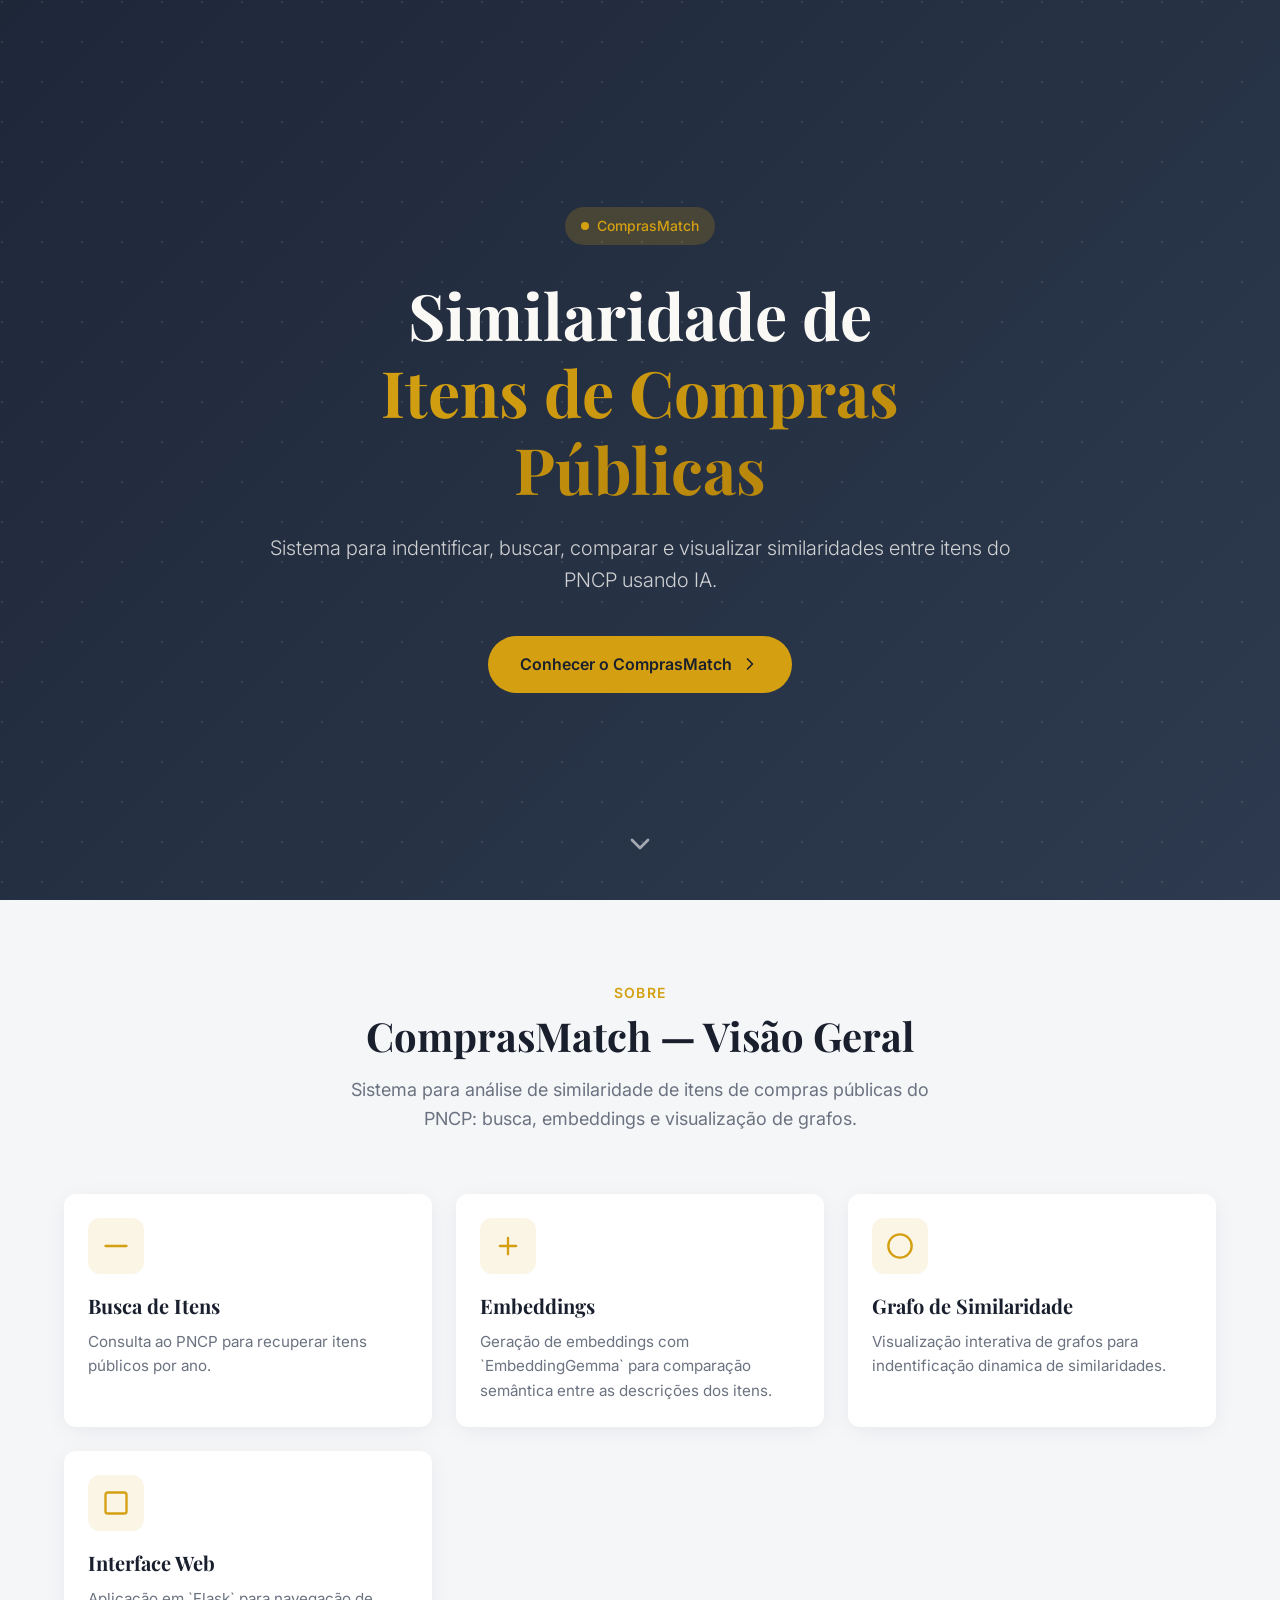
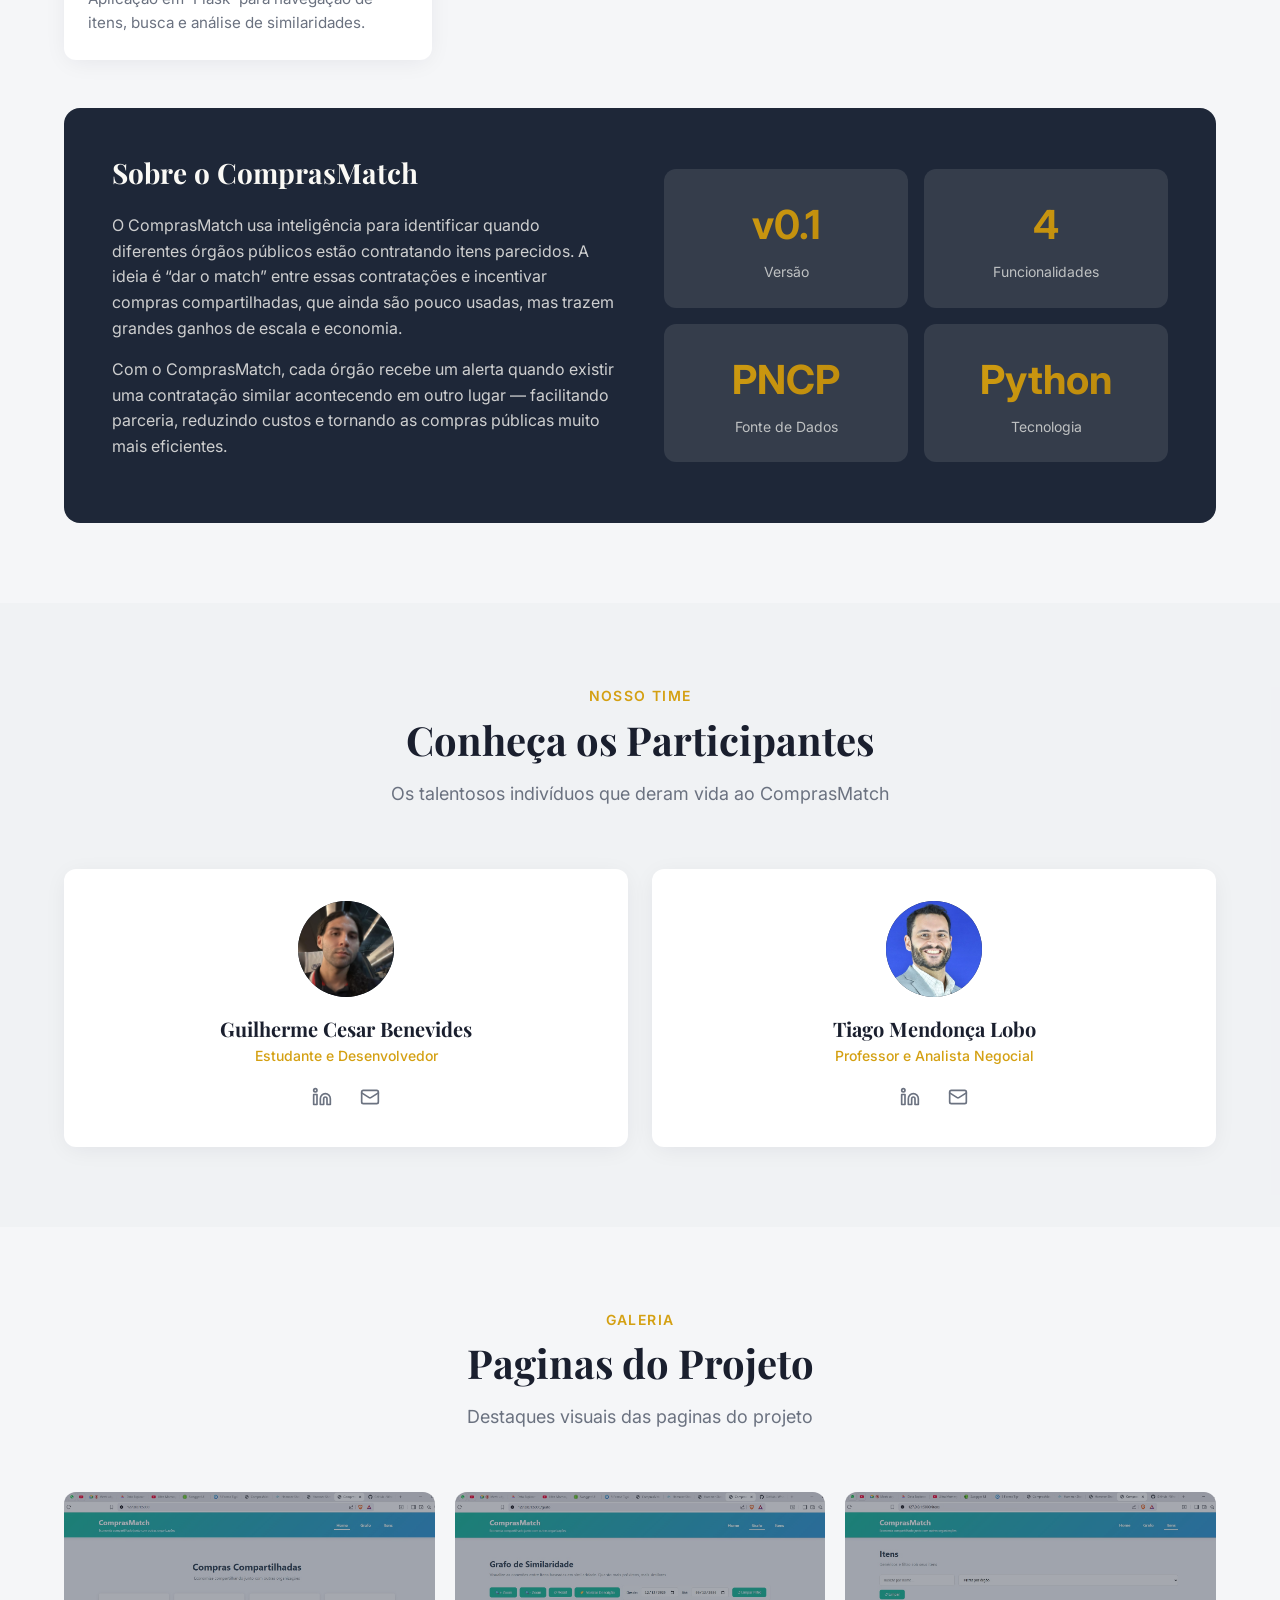
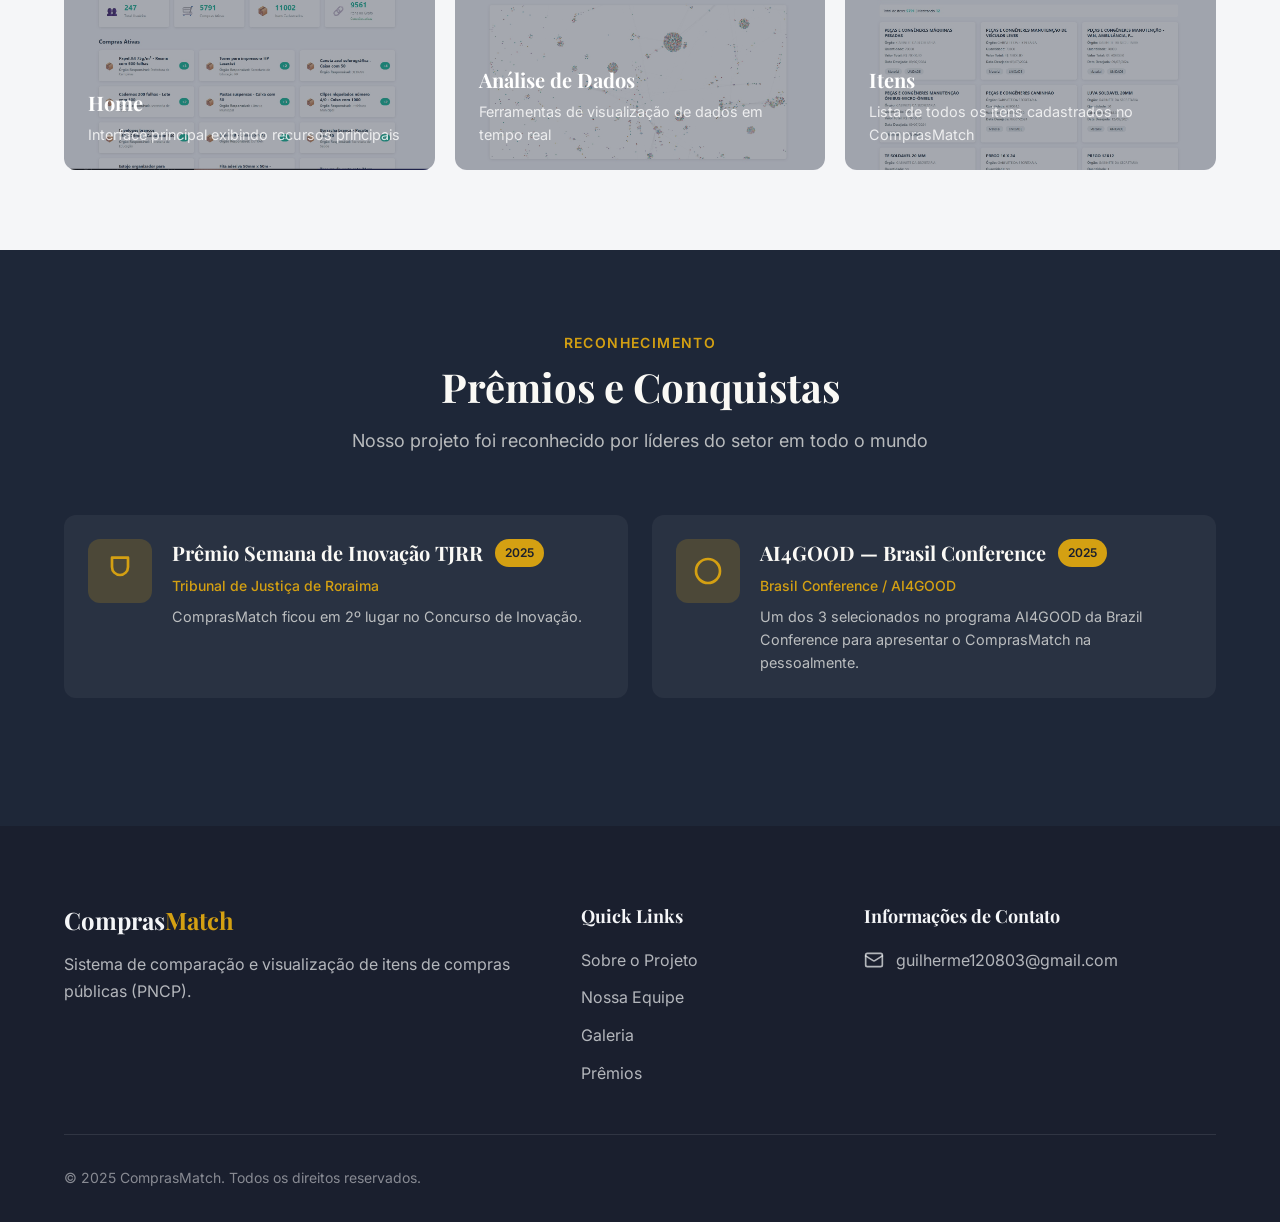
==== index.html @ e79fe2e1 "adição da pagina inicial para o github" ====
<!DOCTYPE html>
<html lang="en">
<head>
  <meta charset="UTF-8">
  <meta name="viewport" content="width=device-width, initial-scale=1.0">
  <title>ComprasMatch — Similaridade de Itens Públicos</title>
  <link href="https://fonts.googleapis.com/css2?family=Playfair+Display:wght@400;500;600;700&family=Inter:wght@300;400;500;600;700&display=swap" rel="stylesheet">
  <style>
    /* Reset & Base */
    *, *::before, *::after {
      margin: 0;
      padding: 0;
      box-sizing: border-box;
    }

    :root {
      --background: #f5f6f8;
      --foreground: #1a1f2e;
      --card: #ffffff;
      --primary: #1e2738;
      --primary-foreground: #faf9f5;
      --secondary: #e4e7ec;
      --muted: #6b7280;
      --accent: #d4a012;
      --accent-dark: #b8860b;
      --shadow-card: 0 4px 24px -4px rgba(26, 31, 46, 0.08);
      --shadow-elevated: 0 12px 40px -8px rgba(26, 31, 46, 0.15);
    }

    html {
      scroll-behavior: smooth;
    }

    body {
      font-family: 'Inter', sans-serif;
      background-color: var(--background);
      color: var(--foreground);
      line-height: 1.6;
    }

    h1, h2, h3, h4, h5, h6 {
      font-family: 'Playfair Display', serif;
      line-height: 1.2;
    }

    a {
      text-decoration: none;
      color: inherit;
    }

    img {
      max-width: 100%;
      height: auto;
    }

    /* Utilities */
    .container {
      max-width: 1200px;
      margin: 0 auto;
      padding: 0 24px;
    }

    .section {
      padding: 80px 0;
    }

    .section-header {
      text-align: center;
      margin-bottom: 60px;
    }

    .section-label {
      display: inline-block;
      color: var(--accent);
      font-weight: 600;
      font-size: 0.875rem;
      text-transform: uppercase;
      letter-spacing: 0.1em;
      margin-bottom: 8px;
    }

    .section-title {
      font-size: 2.5rem;
      color: var(--foreground);
      margin-bottom: 16px;
    }

    .section-subtitle {
      font-size: 1.125rem;
      color: var(--muted);
      max-width: 600px;
      margin: 0 auto;
    }

    .card {
      background: var(--card);
      border-radius: 12px;
      padding: 24px;
      box-shadow: var(--shadow-card);
      transition: box-shadow 0.3s ease;
    }

    .card:hover {
      box-shadow: var(--shadow-elevated);
    }

    .gradient-text {
      background: linear-gradient(135deg, var(--accent) 0%, var(--accent-dark) 100%);
      -webkit-background-clip: text;
      -webkit-text-fill-color: transparent;
      background-clip: text;
    }

    /* ===== HEADER / HERO ===== */
    .hero {
      min-height: 100vh;
      display: flex;
      align-items: center;
      justify-content: center;
      background: linear-gradient(135deg, var(--primary) 0%, #2d3a4f 100%);
      position: relative;
      overflow: hidden;
    }

    .hero::before {
      content: '';
      position: absolute;
      inset: 0;
      background-image: radial-gradient(circle at 2px 2px, rgba(255,255,255,0.1) 1px, transparent 0);
      background-size: 40px 40px;
    }

    .hero-content {
      position: relative;
      z-index: 1;
      text-align: center;
      padding: 24px;
      max-width: 800px;
    }

    .hero-badge {
      display: inline-flex;
      align-items: center;
      gap: 8px;
      padding: 8px 16px;
      background: rgba(212, 160, 18, 0.2);
      border-radius: 50px;
      color: var(--accent);
      font-size: 0.875rem;
      font-weight: 500;
      margin-bottom: 32px;
    }

    .hero-badge::before {
      content: '';
      width: 8px;
      height: 8px;
      background: var(--accent);
      border-radius: 50%;
      animation: pulse 2s infinite;
    }

    @keyframes pulse {
      0%, 100% { opacity: 1; }
      50% { opacity: 0.5; }
    }

    .hero-title {
      font-size: 4rem;
      color: var(--primary-foreground);
      margin-bottom: 24px;
    }

    .hero-description {
      font-size: 1.25rem;
      color: rgba(250, 249, 245, 0.8);
      margin-bottom: 40px;
      font-weight: 300;
    }

    .hero-btn {
      display: inline-flex;
      align-items: center;
      gap: 8px;
      padding: 16px 32px;
      background: var(--accent);
      color: var(--foreground);
      border-radius: 50px;
      font-weight: 600;
      transition: all 0.3s ease;
    }

    .hero-btn:hover {
      background: var(--accent-dark);
      transform: scale(1.05);
    }

    .scroll-indicator {
      position: absolute;
      bottom: 32px;
      left: 50%;
      transform: translateX(-50%);
      animation: bounce 2s infinite;
    }

    .scroll-indicator svg {
      width: 32px;
      height: 32px;
      color: rgba(250, 249, 245, 0.6);
    }

    @keyframes bounce {
      0%, 100% { transform: translateX(-50%) translateY(0); }
      50% { transform: translateX(-50%) translateY(10px); }
    }

    /* ===== ABOUT / RESUME ===== */
    .about {
      background: var(--background);
    }

    .features-grid {
      display: grid;
      grid-template-columns: repeat(auto-fit, minmax(300px, 1fr));
      gap: 24px;
      margin-bottom: 48px;
    }

    .feature-card {
      text-align: left;
    }

    .feature-icon {
      width: 56px;
      height: 56px;
      background: rgba(212, 160, 18, 0.1);
      border-radius: 12px;
      display: flex;
      align-items: center;
      justify-content: center;
      margin-bottom: 20px;
      transition: background 0.3s ease;
    }

    .feature-card:hover .feature-icon {
      background: rgba(212, 160, 18, 0.2);
    }

    .feature-icon svg {
      width: 28px;
      height: 28px;
      color: var(--accent);
    }

    .feature-title {
      font-size: 1.25rem;
      margin-bottom: 12px;
    }

    .feature-description {
      color: var(--muted);
      font-size: 0.95rem;
    }

    .summary-card {
      background: var(--primary);
      color: var(--primary-foreground);
      border-radius: 16px;
      padding: 48px;
      display: grid;
      grid-template-columns: 1fr 1fr;
      gap: 48px;
      align-items: center;
    }

    .summary-text h3 {
      font-size: 1.75rem;
      margin-bottom: 24px;
    }

    .summary-text p {
      color: rgba(250, 249, 245, 0.8);
      margin-bottom: 16px;
    }

    .stats-grid {
      display: grid;
      grid-template-columns: 1fr 1fr;
      gap: 16px;
    }

    .stat-item {
      background: rgba(250, 249, 245, 0.1);
      padding: 24px;
      border-radius: 12px;
      text-align: center;
    }

    .stat-value {
      font-size: 2.5rem;
      font-weight: 700;
    }

    .stat-label {
      font-size: 0.875rem;
      color: rgba(250, 249, 245, 0.7);
      margin-top: 4px;
    }

    /* ===== TEAM / PARTICIPANTS ===== */
    .team {
      background: rgba(228, 231, 236, 0.3);
    }

    .team-grid {
      display: grid;
      grid-template-columns: repeat(auto-fit, minmax(260px, 1fr));
      gap: 24px;
    }

    .team-card {
      text-align: center;
      padding: 32px 24px;
    }

    .team-avatar {
      width: 96px;
      height: 96px;
      background: var(--primary);
      border-radius: 50%;
      display: flex;
      align-items: center;
      justify-content: center;
      margin: 0 auto 20px;
      font-size: 1.5rem;
      font-weight: 700;
      color: var(--primary-foreground);
      transition: transform 0.3s ease;
    }

    .team-card:hover .team-avatar {
      transform: scale(1.1);
    }

    .team-avatar img {
      width: 100%;
      height: 100%;
      object-fit: cover;
      border-radius: 50%;
      display: block;
    }

    .team-name {
      font-size: 1.25rem;
      margin-bottom: 4px;
    }

    .team-role {
      color: var(--accent);
      font-weight: 500;
      font-size: 0.875rem;
      margin-bottom: 12px;
    }

    .team-bio {
      color: var(--muted);
      font-size: 0.9rem;
      margin-bottom: 16px;
    }

    .team-social {
      display: flex;
      justify-content: center;
      gap: 12px;
    }

    .team-social a {
      width: 36px;
      height: 36px;
      display: flex;
      align-items: center;
      justify-content: center;
      color: var(--muted);
      transition: color 0.3s ease;
    }

    .team-social a:hover {
      color: var(--accent);
    }

    .team-social svg {
      width: 20px;
      height: 20px;
    }

    /* ===== GALLERY / IMAGES ===== */
    .gallery {
      background: var(--background);
    }

    .gallery-grid {
      display: grid;
      grid-template-columns: repeat(auto-fit, minmax(350px, 1fr));
      gap: 20px;
    }

    .gallery-item {
      position: relative;
      aspect-ratio: 4/3;
      border-radius: 12px;
      overflow: hidden;
      cursor: pointer;
    }

    .gallery-item-bg {
      position: absolute;
      inset: 0;
    }

    .gallery-item-overlay {
      position: absolute;
      inset: 0;
      background: rgba(30, 39, 56, 0.4);
      transition: background 0.3s ease;
    }

    .gallery-item:hover .gallery-item-overlay {
      background: rgba(30, 39, 56, 0.2);
    }

    .gallery-item-content {
      position: absolute;
      bottom: 0;
      left: 0;
      right: 0;
      padding: 24px;
      color: white;
    }

    .gallery-item-title {
      font-size: 1.25rem;
      margin-bottom: 8px;
    }

    .gallery-item-desc {
      font-size: 0.9rem;
      opacity: 0.8;
    }

    .gallery-zoom {
      position: absolute;
      top: 16px;
      right: 16px;
      width: 40px;
      height: 40px;
      background: rgba(255, 255, 255, 0.2);
      border-radius: 50%;
      display: flex;
      align-items: center;
      justify-content: center;
      opacity: 0;
      transition: opacity 0.3s ease;
    }

    .gallery-item:hover .gallery-zoom {
      opacity: 1;
    }

    .gallery-zoom svg {
      width: 20px;
      height: 20px;
      color: white;
    }

    /* ===== AWARDS ===== */
    .awards {
      background: var(--primary);
      color: var(--primary-foreground);
    }

    .awards .section-label {
      color: var(--accent);
    }

    .awards .section-title {
      color: var(--primary-foreground);
    }

    .awards .section-subtitle {
      color: rgba(250, 249, 245, 0.7);
    }

    .awards-grid {
      display: grid;
      grid-template-columns: repeat(auto-fit, minmax(400px, 1fr));
      gap: 24px;
      margin-bottom: 48px;
    }

    .award-card {
      display: flex;
      gap: 20px;
      padding: 24px;
      background: rgba(250, 249, 245, 0.05);
      border-radius: 12px;
      transition: background 0.3s ease;
    }

    .award-card:hover {
      background: rgba(250, 249, 245, 0.1);
    }

    .award-icon {
      flex-shrink: 0;
      width: 64px;
      height: 64px;
      background: rgba(212, 160, 18, 0.2);
      border-radius: 12px;
      display: flex;
      align-items: center;
      justify-content: center;
    }

    .award-icon svg {
      width: 32px;
      height: 32px;
      color: var(--accent);
    }

    .award-content {
      flex: 1;
    }

    .award-header {
      display: flex;
      align-items: center;
      gap: 12px;
      margin-bottom: 8px;
    }

    .award-title {
      font-size: 1.25rem;
    }

    .award-year {
      padding: 4px 10px;
      background: var(--accent);
      color: var(--foreground);
      font-size: 0.75rem;
      font-weight: 600;
      border-radius: 50px;
    }

    .award-org {
      color: var(--accent);
      font-weight: 500;
      font-size: 0.875rem;
      margin-bottom: 8px;
    }

    .award-desc {
      color: rgba(250, 249, 245, 0.7);
      font-size: 0.9rem;
    }

    /* QR Code Section */
    .qr-section {
      display: flex;
      align-items: center;
      justify-content: center;
      gap: 40px;
      padding: 40px;
      background: rgba(250, 249, 245, 0.05);
      border-radius: 16px;
    }

    .qr-code {
      width: 160px;
      height: 160px;
      background: white;
      border-radius: 12px;
      padding: 12px;
      display: flex;
      align-items: center;
      justify-content: center;
    }

    .qr-code svg {
      width: 100%;
      height: 100%;
    }

    .qr-info h3 {
      font-size: 1.5rem;
      margin-bottom: 12px;
    }

    .qr-info p {
      color: rgba(250, 249, 245, 0.7);
      margin-bottom: 16px;
      max-width: 400px;
    }

    .qr-link {
      color: var(--accent);
      font-weight: 500;
      font-size: 0.9rem;
    }

    /* ===== FOOTER ===== */
    .footer {
      background: var(--foreground);
      color: var(--background);
      padding: 80px 0 32px;
    }

    .footer-grid {
      display: grid;
      grid-template-columns: 2fr 1fr 1.5fr;
      gap: 48px;
      margin-bottom: 48px;
    }

    .footer-brand h3 {
      font-size: 1.5rem;
      margin-bottom: 16px;
    }

    .footer-brand h3 span {
      color: var(--accent);
    }

    .footer-brand p {
      color: rgba(245, 246, 248, 0.7);
      margin-bottom: 24px;
      line-height: 1.7;
    }

    .footer-social {
      display: flex;
      gap: 12px;
    }

    .footer-social a {
      width: 40px;
      height: 40px;
      background: rgba(245, 246, 248, 0.1);
      border-radius: 50%;
      display: flex;
      align-items: center;
      justify-content: center;
      transition: all 0.3s ease;
    }

    .footer-social a:hover {
      background: var(--accent);
      color: var(--foreground);
    }

    .footer-social svg {
      width: 20px;
      height: 20px;
    }

    .footer-links h4 {
      font-size: 1.125rem;
      margin-bottom: 20px;
    }

    .footer-links nav {
      display: flex;
      flex-direction: column;
      gap: 12px;
    }

    .footer-links a {
      color: rgba(245, 246, 248, 0.7);
      transition: color 0.3s ease;
    }

    .footer-links a:hover {
      color: var(--accent);
    }

    .footer-contact h4 {
      font-size: 1.125rem;
      margin-bottom: 20px;
    }

    .contact-item {
      display: flex;
      align-items: flex-start;
      gap: 12px;
      color: rgba(245, 246, 248, 0.7);
      margin-bottom: 16px;
      transition: color 0.3s ease;
    }

    .contact-item:hover {
      color: var(--accent);
    }

    .contact-item svg {
      width: 20px;
      height: 20px;
      flex-shrink: 0;
      margin-top: 2px;
    }

    .footer-bottom {
      padding-top: 32px;
      border-top: 1px solid rgba(245, 246, 248, 0.1);
      display: flex;
      justify-content: space-between;
      align-items: center;
    }

    .footer-bottom p {
      color: rgba(245, 246, 248, 0.5);
      font-size: 0.875rem;
    }

    .footer-bottom nav {
      display: flex;
      gap: 24px;
    }

    .footer-bottom a {
      color: rgba(245, 246, 248, 0.5);
      font-size: 0.875rem;
      transition: color 0.3s ease;
    }

    .footer-bottom a:hover {
      color: var(--accent);
    }

    /* ===== RESPONSIVE ===== */
    @media (max-width: 768px) {
      .hero-title {
        font-size: 2.5rem;
      }

      .section-title {
        font-size: 2rem;
      }

      .summary-card {
        grid-template-columns: 1fr;
        padding: 32px 24px;
      }

      .awards-grid {
        grid-template-columns: 1fr;
      }

      .qr-section {
        flex-direction: column;
        text-align: center;
      }

      .footer-grid {
        grid-template-columns: 1fr;
        gap: 32px;
      }

      .footer-bottom {
        flex-direction: column;
        gap: 16px;
        text-align: center;
      }

      .gallery-grid {
        grid-template-columns: 1fr;
      }
    }
    /* ===== GALLERY MODAL ===== */
    .modal-overlay {
      position: fixed;
      inset: 0;
      background: rgba(0,0,0,0.65);
      display: none;
      align-items: center;
      justify-content: center;
      z-index: 2000;
      padding: 24px;
    }

    .modal-overlay.active {
      display: flex;
    }

    .modal-content {
      position: relative;
      max-width: 1100px;
      width: 100%;
      max-height: 90vh;
      border-radius: 12px;
      overflow: hidden;
      background: #000;
      display: flex;
      align-items: center;
      justify-content: center;
    }

    .modal-content img {
      width: 100%;
      height: 100%;
      object-fit: contain;
      display: block;
      background: #000;
    }

    .modal-close {
      position: absolute;
      top: 12px;
      right: 12px;
      width: 40px;
      height: 40px;
      border-radius: 50%;
      background: rgba(255,255,255,0.9);
      display: flex;
      align-items: center;
      justify-content: center;
      cursor: pointer;
      z-index: 2010;
    }

  </style>
</head>
<body>

  <!-- ===== HEADER ===== -->
  <header class="hero" id="home">
    <div class="hero-content">
      <div class="hero-badge">
        ComprasMatch
      </div>
      <h1 class="hero-title">
        Similaridade de<br>
        <span class="gradient-text">Itens de Compras Públicas</span>
      </h1>
      <p class="hero-description">
        Sistema para indentificar, buscar, comparar e visualizar similaridades entre itens do PNCP usando IA.
      </p>
      <a href="#about" class="hero-btn">
        Conhecer o ComprasMatch
        <svg xmlns="http://www.w3.org/2000/svg" width="20" height="20" viewBox="0 0 24 24" fill="none" stroke="currentColor" stroke-width="2" stroke-linecap="round" stroke-linejoin="round"><path d="m9 18 6-6-6-6"/></svg>
      </a>
    </div>
    <div class="scroll-indicator">
      <svg xmlns="http://www.w3.org/2000/svg" viewBox="0 0 24 24" fill="none" stroke="currentColor" stroke-width="2" stroke-linecap="round" stroke-linejoin="round"><path d="m6 9 6 6 6-6"/></svg>
    </div>
  </header>

  <!-- ===== ABOUT / RESUME ===== -->
  <section class="section about" id="about">
    <div class="container">
      <div class="section-header">
        <span class="section-label">Sobre</span>
        <h2 class="section-title">ComprasMatch — Visão Geral</h2>
        <p class="section-subtitle">Sistema para análise de similaridade de itens de compras públicas do PNCP: busca, embeddings e visualização de grafos.</p>
      </div>

      <div class="features-grid">
        <div class="card feature-card">
          <div class="feature-icon">
            <svg xmlns="http://www.w3.org/2000/svg" viewBox="0 0 24 24" fill="none" stroke="currentColor" stroke-width="2" stroke-linecap="round" stroke-linejoin="round"><path d="M3 12h18"/></svg>
          </div>
          <h3 class="feature-title">Busca de Itens</h3>
          <p class="feature-description">Consulta ao PNCP para recuperar itens públicos por ano.</p>
        </div>

        <div class="card feature-card">
          <div class="feature-icon">
            <svg xmlns="http://www.w3.org/2000/svg" viewBox="0 0 24 24" fill="none" stroke="currentColor" stroke-width="2" stroke-linecap="round" stroke-linejoin="round"><path d="M12 5v14"/><path d="M5 12h14"/></svg>
          </div>
          <h3 class="feature-title">Embeddings</h3>
          <p class="feature-description">Geração de embeddings com `EmbeddingGemma` para comparação semântica entre as descrições dos itens.</p>
        </div>

        <div class="card feature-card">
          <div class="feature-icon">
            <svg xmlns="http://www.w3.org/2000/svg" viewBox="0 0 24 24" fill="none" stroke="currentColor" stroke-width="2" stroke-linecap="round" stroke-linejoin="round"><circle cx="12" cy="12" r="10"/></svg>
          </div>
          <h3 class="feature-title">Grafo de Similaridade</h3>
          <p class="feature-description">Visualização interativa de grafos para indentificação dinamica de similaridades.</p>
        </div>

        <div class="card feature-card">
          <div class="feature-icon">
            <svg xmlns="http://www.w3.org/2000/svg" viewBox="0 0 24 24" fill="none" stroke="currentColor" stroke-width="2" stroke-linecap="round" stroke-linejoin="round"><rect x="3" y="3" width="18" height="18" rx="2"/></svg>
          </div>
          <h3 class="feature-title">Interface Web</h3>
          <p class="feature-description">Aplicação em `Flask` para navegação de itens, busca e análise de similaridades.</p>
        </div>
      </div>

      <div class="summary-card">
        <div class="summary-text">
          <h3>Sobre o ComprasMatch</h3>
          <p>O ComprasMatch usa inteligência para identificar quando diferentes
             órgãos públicos estão contratando itens parecidos. 
             A ideia é “dar o match” entre essas contratações e incentivar compras compartilhadas, 
             que ainda são pouco usadas, mas trazem grandes ganhos de escala e economia.</p>
          <p>Com o ComprasMatch, cada órgão recebe um alerta quando existir uma contratação similar acontecendo em outro lugar — facilitando parceria, reduzindo custos e tornando as compras públicas muito mais eficientes.</p>
        </div>
        <div class="stats-grid">
          <div class="stat-item">
            <div class="stat-value gradient-text">v0.1</div>
            <div class="stat-label">Versão</div>
          </div>
          <div class="stat-item">
            <div class="stat-value gradient-text">4</div>
            <div class="stat-label">Funcionalidades</div>
          </div>
          <div class="stat-item">
            <div class="stat-value gradient-text">PNCP</div>
            <div class="stat-label">Fonte de Dados</div>
          </div>
          <div class="stat-item">
            <div class="stat-value gradient-text">Python</div>
            <div class="stat-label">Tecnologia</div>
          </div>
        </div>
      </div>
    </div>
  </section>

  <!-- ===== TEAM ===== -->
  <section class="section team" id="team">
    <div class="container">
      <div class="section-header">
        <span class="section-label">Nosso time</span>
        <h2 class="section-title">Conheça os Participantes</h2>
        <p class="section-subtitle">Os talentosos indivíduos que deram vida ao ComprasMatch</p>
      </div>

      <div class="team-grid">
        <div class="card team-card">
          <div class="team-avatar"><img src="index/guilherme.jpg" alt="Guilherme Cesar Benevides"></div>
          <h3 class="team-name">Guilherme Cesar Benevides</h3>
          <p class="team-role">Estudante e Desenvolvedor</p>
          <div class="team-social">
            <a href="https://www.linkedin.com/in/guilherme-cesar-benevides-848403336/" title="LinkedIn" target="_blank" rel="noopener noreferrer">
              <svg xmlns="http://www.w3.org/2000/svg" viewBox="0 0 24 24" fill="none" stroke="currentColor" stroke-width="2" stroke-linecap="round" stroke-linejoin="round"><path d="M16 8a6 6 0 0 1 6 6v7h-4v-7a2 2 0 0 0-2-2 2 2 0 0 0-2 2v7h-4v-7a6 6 0 0 1 6-6z"/><rect width="4" height="12" x="2" y="9"/><circle cx="4" cy="4" r="2"/></svg>
            </a>
            <a href="mailto:guilhermecesarb1@gmail.com" title="Email">
              <svg xmlns="http://www.w3.org/2000/svg" viewBox="0 0 24 24" fill="none" stroke="currentColor" stroke-width="2" stroke-linecap="round" stroke-linejoin="round"><rect width="20" height="16" x="2" y="4" rx="2"/><path d="m22 7-8.97 5.7a1.94 1.94 0 0 1-2.06 0L2 7"/></svg>
            </a>
          </div>
        </div>

        <div class="card team-card">
          <div class="team-avatar"><img src="index/tiago.jpeg" alt="Tiago Mendonça Lobo"></div>
          <h3 class="team-name">Tiago Mendonça Lobo</h3>
          <p class="team-role">Professor e Analista Negocial</p>
          <div class="team-social">
            <a href="https://www.linkedin.com/in/tiagomelobo/" title="LinkedIn" target="_blank" rel="noopener nreferrer">
              <svg xmlns="http://www.w3.org/2000/svg" viewBox="0 0 24 24" fill="none" stroke="currentColor" stroke-width="2" stroke-linecap="round" stroke-linejoin="round"><path d="M16 8a6 6 0 0 1 6 6v7h-4v-7a2 2 0 0 0-2-2 2 2 0 0 0-2 2v7h-4v-7a6 6 0 0 1 6-6z"/><rect width="4" height="12" x="2" y="9"/><circle cx="4" cy="4" r="2"/></svg>
            </a>
            <a href="mailto:tiago.lobo@uerr.edu.br" title="Email">
              <svg xmlns="http://www.w3.org/2000/svg" viewBox="0 0 24 24" fill="none" stroke="currentColor" stroke-width="2" stroke-linecap="round" stroke-linejoin="round"><rect width="20" height="16" x="2" y="4" rx="2"/><path d="m22 7-8.97 5.7a1.94 1.94 0 0 1-2.06 0L2 7"/></svg>
            </a>
          </div>
        </div>
      </div>
    </div>
  </section>

  <!-- ===== GALLERY / IMAGES ===== -->
  <section class="section gallery" id="gallery">
    <div class="container">
      <div class="section-header">
        <span class="section-label">Galeria</span>
        <h2 class="section-title">Paginas do Projeto</h2>
        <p class="section-subtitle">Destaques visuais das paginas do projeto</p>
      </div>

      <div class="gallery-grid">
        <div class="gallery-item">
          <div class="gallery-item-bg" style="background-image: url('index/home.png'); background-size: cover; background-position: center;"></div>
          <div class="gallery-item-overlay"></div>
          <div class="gallery-item-content">
            <h3 class="gallery-item-title">Home</h3>
            <p class="gallery-item-desc">Interface principal exibindo recursos principais</p>
          </div>
          <div class="gallery-zoom">
            <svg xmlns="http://www.w3.org/2000/svg" viewBox="0 0 24 24" fill="none" stroke="currentColor" stroke-width="2" stroke-linecap="round" stroke-linejoin="round"><circle cx="11" cy="11" r="8"/><path d="m21 21-4.3-4.3"/><path d="M11 8v6"/><path d="M8 11h6"/></svg>
          </div>
        </div>

        <div class="gallery-item">
          <div class="gallery-item-bg" style="background-image: url('index/dados.png'); background-size: cover; background-position: center;"></div>
          <div class="gallery-item-overlay"></div>
          <div class="gallery-item-content">
            <h3 class="gallery-item-title">Análise de Dados</h3>
            <p class="gallery-item-desc">Ferramentas de visualização de dados em tempo real</p>
          </div>
          <div class="gallery-zoom">
            <svg xmlns="http://www.w3.org/2000/svg" viewBox="0 0 24 24" fill="none" stroke="currentColor" stroke-width="2" stroke-linecap="round" stroke-linejoin="round"><circle cx="11" cy="11" r="8"/><path d="m21 21-4.3-4.3"/><path d="M11 8v6"/><path d="M8 11h6"/></svg>
          </div>
        </div>

        <div class="gallery-item">
          <div class="gallery-item-bg" style="background-image: url('index/itens.png'); background-size: cover; background-position: center;"></div>
          <div class="gallery-item-overlay"></div>
          <div class="gallery-item-content">
            <h3 class="gallery-item-title">Itens</h3>
            <p class="gallery-item-desc">Lista de todos os itens cadastrados no ComprasMatch</p>
          </div>
          <div class="gallery-zoom">
            <svg xmlns="http://www.w3.org/2000/svg" viewBox="0 0 24 24" fill="none" stroke="currentColor" stroke-width="2" stroke-linecap="round" stroke-linejoin="round"><circle cx="11" cy="11" r="8"/><path d="m21 21-4.3-4.3"/><path d="M11 8v6"/><path d="M8 11h6"/></svg>
          </div>
        </div>

          <div class="gallery-zoom">
            <svg xmlns="http://www.w3.org/2000/svg" viewBox="0 0 24 24" fill="none" stroke="currentColor" stroke-width="2" stroke-linecap="round" stroke-linejoin="round"><circle cx="11" cy="11" r="8"/><path d="m21 21-4.3-4.3"/><path d="M11 8v6"/><path d="M8 11h6"/></svg>
          </div>
        </div>
      </div>
    </div>
  </section>

  <!-- ===== AWARDS ===== -->
  <section class="section awards" id="awards">
    <div class="container">
      <div class="section-header">
        <span class="section-label">Reconhecimento</span>
        <h2 class="section-title">Prêmios e Conquistas</h2>
        <p class="section-subtitle">Nosso projeto foi reconhecido por líderes do setor em todo o mundo</p>
      </div>

      <div class="awards-grid">
        <div class="award-card">
          <div class="award-icon">
            <svg xmlns="http://www.w3.org/2000/svg" viewBox="0 0 24 24" fill="none" stroke="currentColor" stroke-width="2" stroke-linecap="round" stroke-linejoin="round"><path d="M18 2H6v7a6 6 0 0 0 12 0V2Z"/></svg>
          </div>
          <div class="award-content">
            <div class="award-header">
              <h3 class="award-title">Prêmio Semana de Inovação TJRR</h3>
              <span class="award-year">2025</span>
            </div>
            <p class="award-org">Tribunal de Justiça de Roraima</p>
            <p class="award-desc">ComprasMatch ficou em 2º lugar no Concurso de Inovação.</p>
          </div>
        </div>

        <div class="award-card">
          <div class="award-icon">
            <svg xmlns="http://www.w3.org/2000/svg" viewBox="0 0 24 24" fill="none" stroke="currentColor" stroke-width="2" stroke-linecap="round" stroke-linejoin="round"><circle cx="12" cy="12" r="9"/></svg>
          </div>
          <div class="award-content">
            <div class="award-header">
              <h3 class="award-title">AI4GOOD — Brasil Conference</h3>
              <span class="award-year">2025</span>
            </div>
            <p class="award-org">Brasil Conference / AI4GOOD</p>
            <p class="award-desc">Um dos 3 selecionados no programa AI4GOOD da Brazil Conference para apresentar o ComprasMatch na pessoalmente.</p>
          </div>
        </div>
      </div>

    </div>
  </section>

  <!-- ===== FOOTER ===== -->
  <footer class="footer" id="contact">
    <div class="container">
      <div class="footer-grid">
        <div class="footer-brand">
          <h3>Compras<span>Match</span></h3>
          <p>Sistema de comparação e visualização de itens de compras públicas (PNCP).</p>
        </div>

        <div class="footer-links">
          <h4>Quick Links</h4>
          <nav>
            <a href="#about">Sobre o Projeto</a>
            <a href="#team">Nossa Equipe</a>
            <a href="#gallery">Galeria</a>
            <a href="#awards">Prêmios</a>
          </nav>
        </div>

        <div class="footer-contact">
          <h4>Informações de Contato</h4>
          <a href="mailto:guilherme120803@gmail.com" class="contact-item">
            <svg xmlns="http://www.w3.org/2000/svg" viewBox="0 0 24 24" fill="none" stroke="currentColor" stroke-width="2" stroke-linecap="round" stroke-linejoin="round"><rect width="20" height="16" x="2" y="4" rx="2"/><path d="m22 7-8.97 5.7a1.94 1.94 0 0 1-2.06 0L2 7"/></svg>
            <span>guilherme120803@gmail.com</span>
          </a>
        </div>
      </div>

      <div class="footer-bottom">
        <p>© 2025 ComprasMatch. Todos os direitos reservados.</p>
      </div>
    </div>
  </footer>

  <!-- ===== GALLERY IMAGE MODAL ===== -->
  <div id="gallery-modal" class="modal-overlay" aria-hidden="true">
    <div class="modal-content" role="dialog" aria-modal="true">
      <button class="modal-close" aria-label="Fechar">
        <svg xmlns="http://www.w3.org/2000/svg" width="16" height="16" viewBox="0 0 24 24" fill="none" stroke="currentColor" stroke-width="2" stroke-linecap="round" stroke-linejoin="round"><path d="M18 6L6 18"/><path d="M6 6l12 12"/></svg>
      </button>
      <img src="" alt="Preview" class="modal-img">
    </div>
  </div>

  <script>
    (function(){
      const modal = document.getElementById('gallery-modal');
      const modalImg = modal.querySelector('img.modal-img');
      const closeBtn = modal.querySelector('.modal-close');

      function extractUrl(bg) {
        if (!bg) return null;
        let s = bg.style.backgroundImage || getComputedStyle(bg).backgroundImage || '';
        if (!s) return null;
        // s is like: url("index/home.png")
        return s.replace(/^url\(["']?/, '').replace(/["']?\)$/, '');
      }

      document.querySelectorAll('.gallery-zoom').forEach(btn => {
        btn.addEventListener('click', (e) => {
          const item = btn.closest('.gallery-item');
          if (!item) return;
          const bg = item.querySelector('.gallery-item-bg');
          const url = extractUrl(bg);
          if (!url) return;
          modalImg.src = url;
          modal.setAttribute('aria-hidden', 'false');
          modal.classList.add('active');
          // prevent page scroll
          document.body.style.overflow = 'hidden';
        });
      });

      function closeModal() {
        modal.classList.remove('active');
        modal.setAttribute('aria-hidden', 'true');
        modalImg.src = '';
        document.body.style.overflow = '';
      }

      closeBtn.addEventListener('click', closeModal);
      modal.addEventListener('click', (e) => {
        if (e.target === modal) closeModal();
      });
      document.addEventListener('keydown', (e) => {
        if (e.key === 'Escape' && modal.classList.contains('active')) closeModal();
      });
    })();
  </script>
</body>
</html>
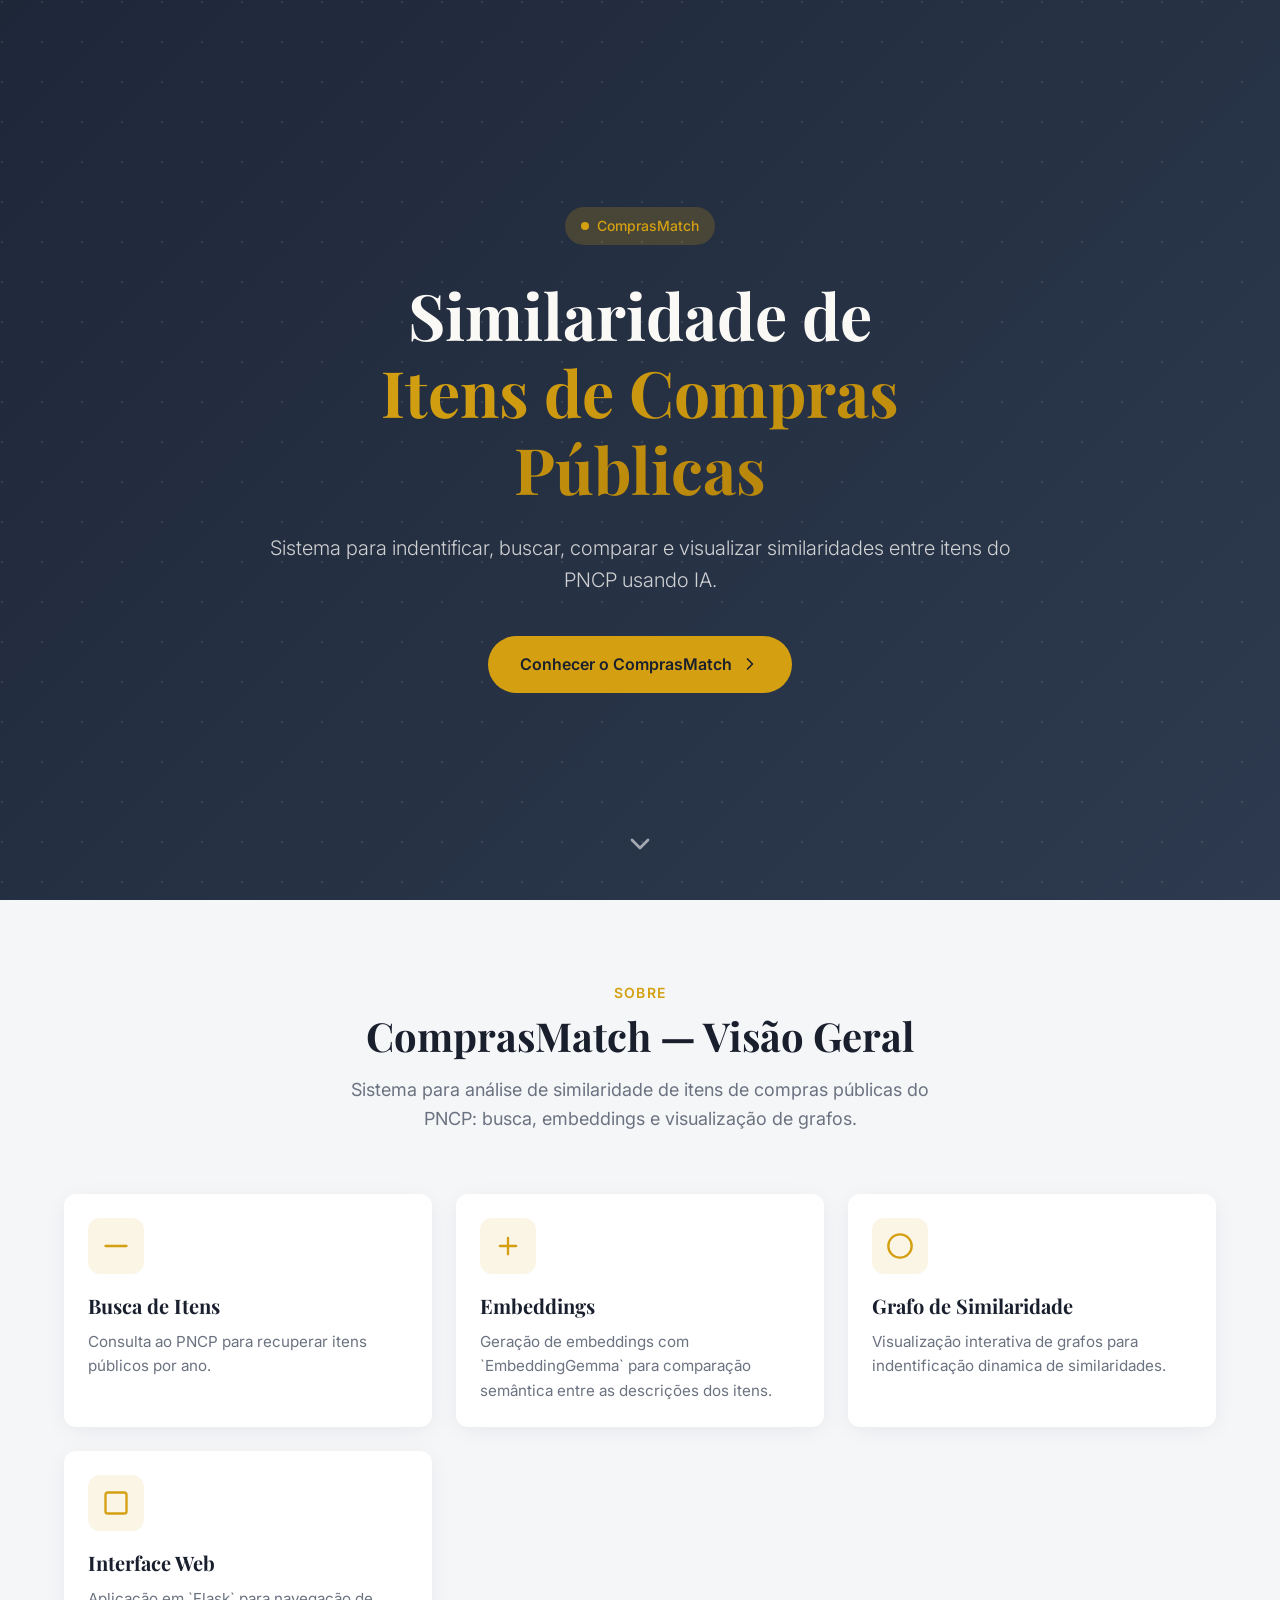
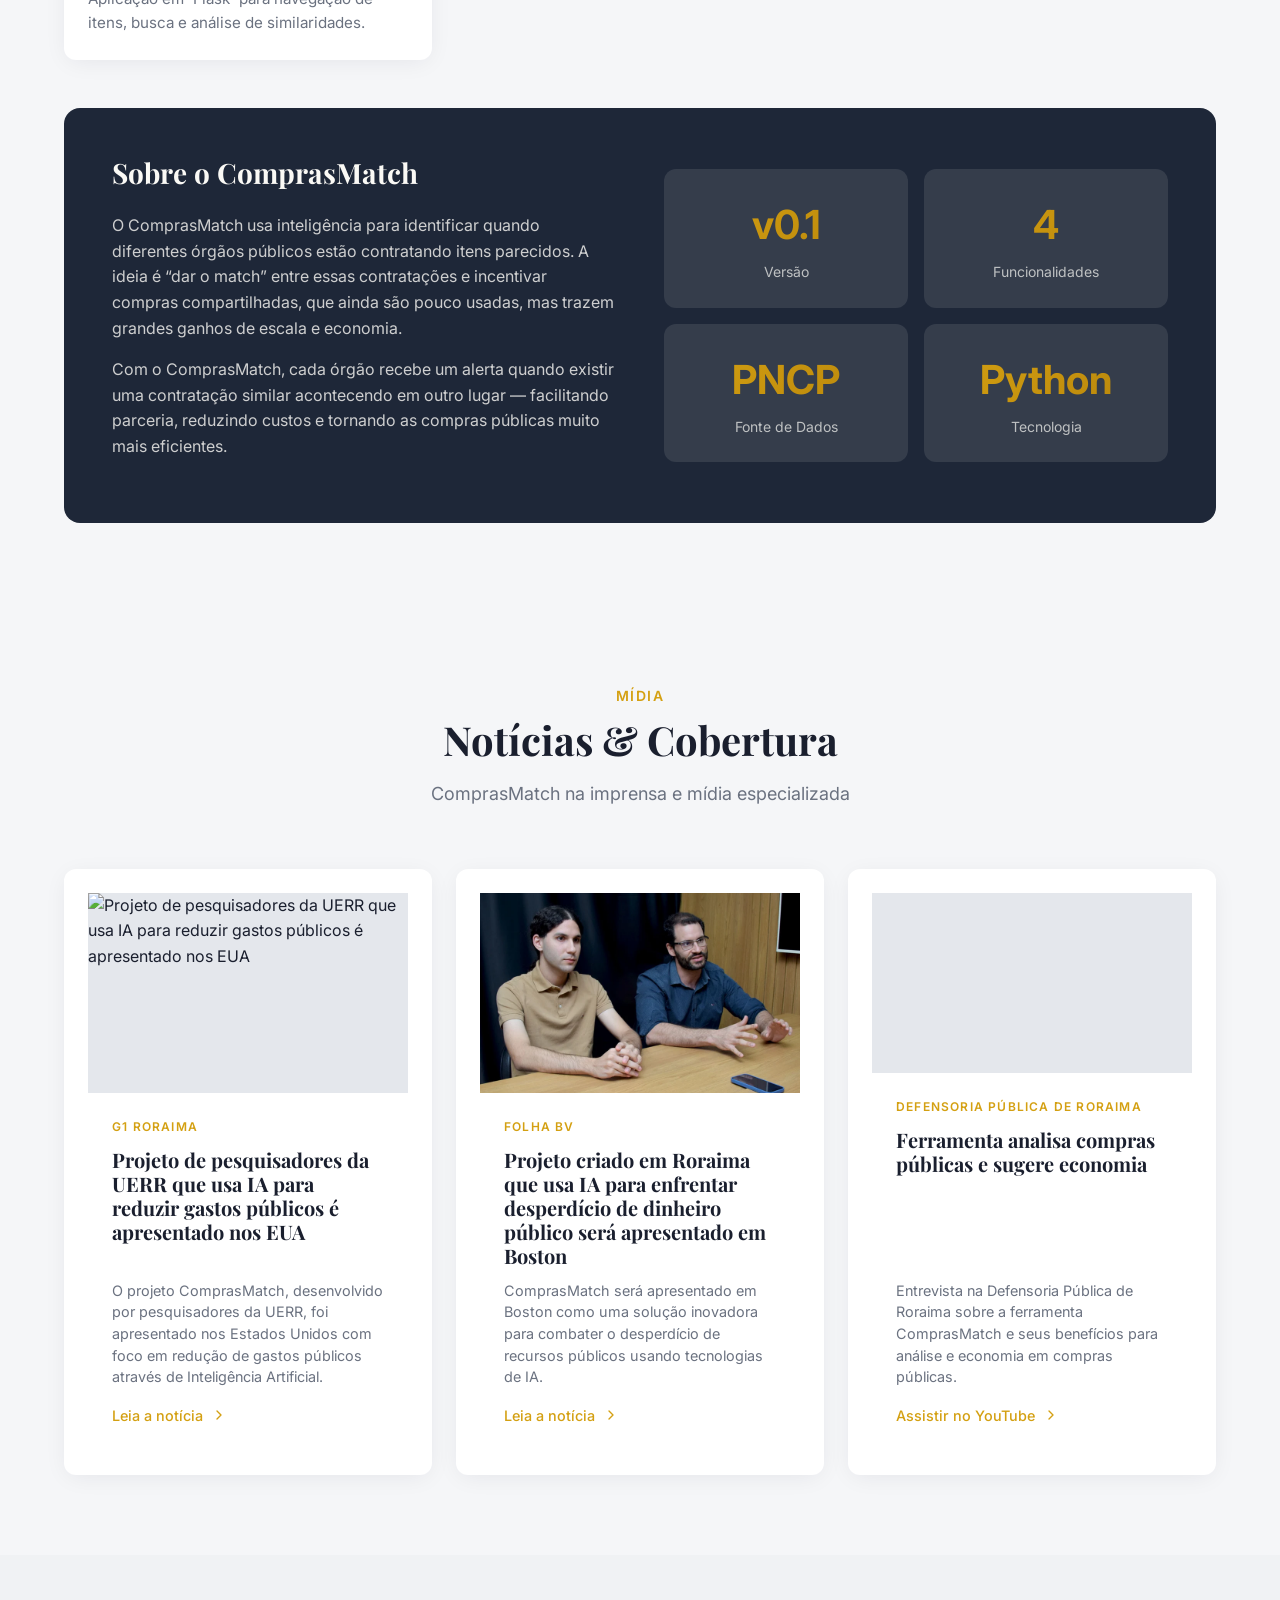
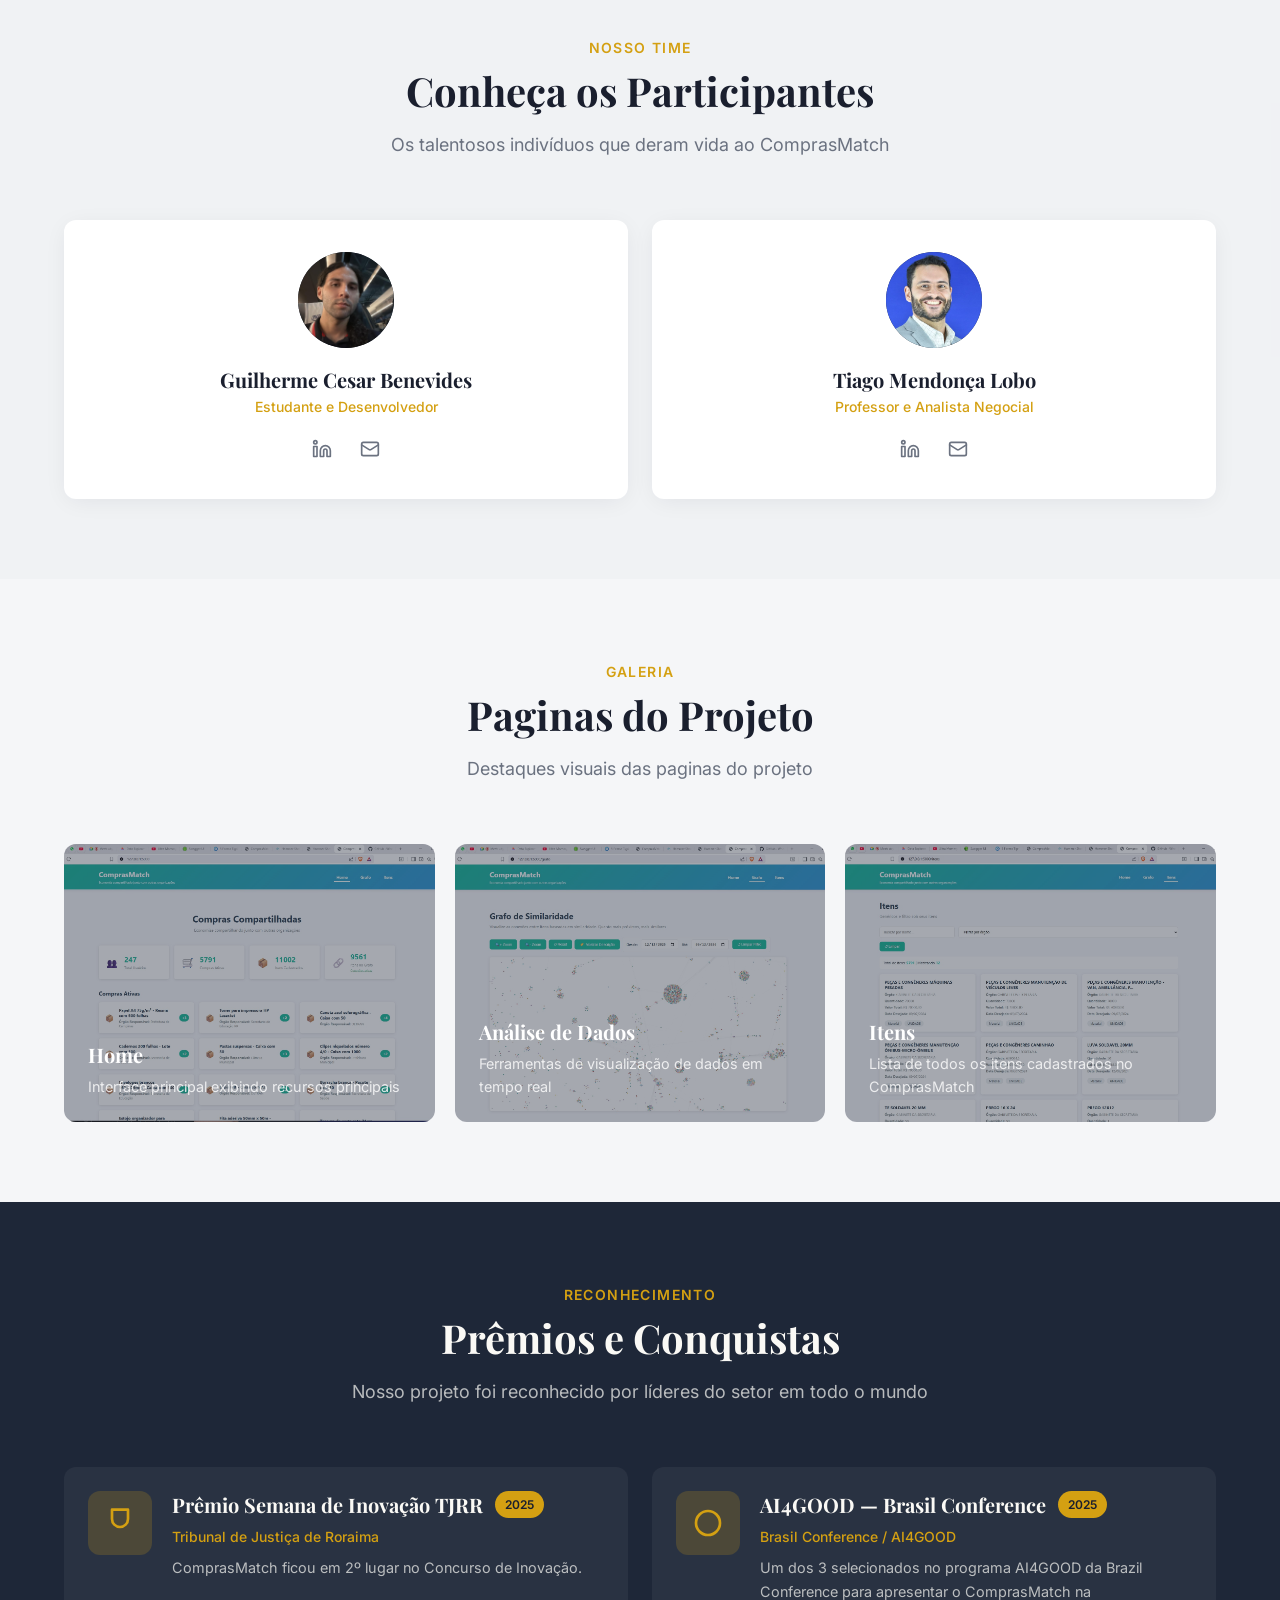
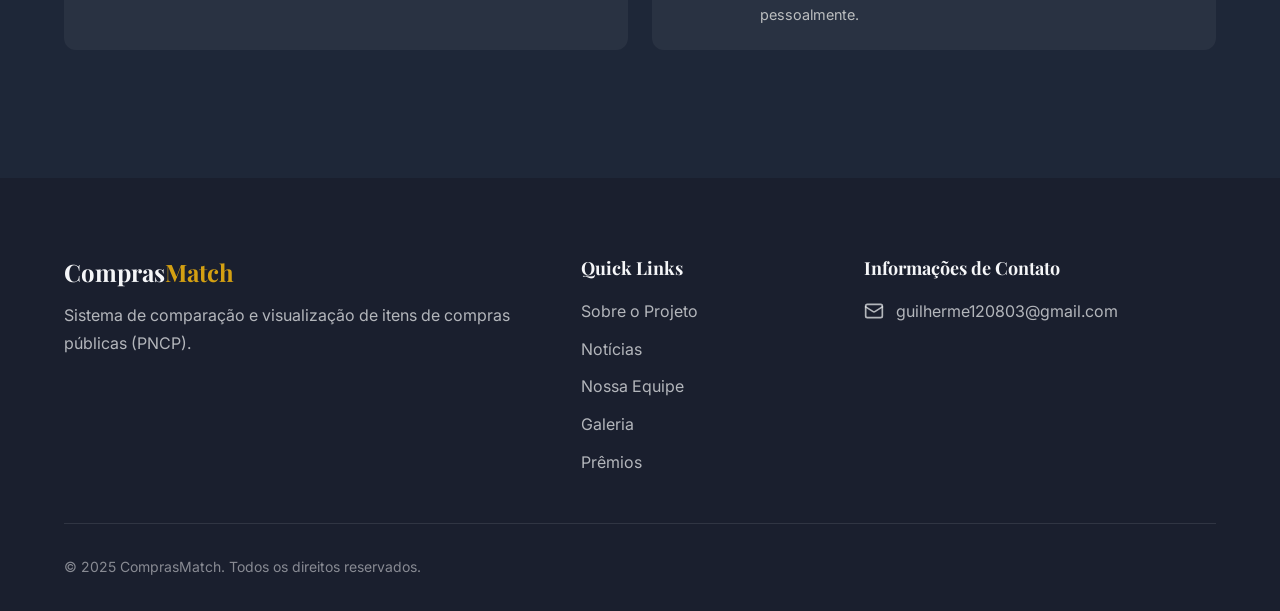
==== commit a26ee59a: "Adição da parte de noticias na Pagina WEB" ====
--- a/index.html
+++ b/index.html
@@ -472,6 +472,105 @@
       color: white;
     }
 
+    /* ===== NEWS ===== */
+    .news {
+      background: var(--background);
+    }
+
+    .news-grid {
+      display: grid;
+      grid-template-columns: repeat(auto-fit, minmax(340px, 1fr));
+      gap: 24px;
+    }
+
+    .news-card {
+      background: var(--card);
+      border-radius: 12px;
+      overflow: hidden;
+      transition: transform 0.3s ease, box-shadow 0.3s ease;
+      display: flex;
+      flex-direction: column;
+      height: 100%;
+    }
+
+    .news-card:hover {
+      transform: translateY(-4px);
+      box-shadow: var(--shadow-elevated);
+    }
+
+    .news-image {
+      width: 100%;
+      height: 200px;
+      object-fit: cover;
+      background: var(--secondary);
+    }
+
+    .news-video-container {
+      width: 100%;
+      padding-bottom: 56.25%;
+      position: relative;
+      background: var(--secondary);
+      height: 0;
+    }
+
+    .news-video-container iframe {
+      position: absolute;
+      top: 0;
+      left: 0;
+      width: 100%;
+      height: 100%;
+      border: none;
+    }
+
+    .news-content {
+      padding: 24px;
+      flex: 1;
+      display: flex;
+      flex-direction: column;
+    }
+
+    .news-source {
+      color: var(--accent);
+      font-weight: 600;
+      font-size: 0.75rem;
+      text-transform: uppercase;
+      letter-spacing: 0.1em;
+      margin-bottom: 12px;
+    }
+
+    .news-title {
+      font-size: 1.25rem;
+      margin-bottom: 12px;
+      color: var(--foreground);
+      flex: 1;
+    }
+
+    .news-description {
+      color: var(--muted);
+      font-size: 0.9rem;
+      margin-bottom: 16px;
+      line-height: 1.5;
+    }
+
+    .news-link {
+      display: inline-flex;
+      align-items: center;
+      gap: 8px;
+      color: var(--accent);
+      font-weight: 500;
+      font-size: 0.9rem;
+      transition: gap 0.3s ease;
+    }
+
+    .news-link:hover {
+      gap: 12px;
+    }
+
+    .news-link svg {
+      width: 16px;
+      height: 16px;
+    }
+
     /* ===== AWARDS ===== */
     .awards {
       background: var(--primary);
@@ -771,6 +870,10 @@
       }
 
       .gallery-grid {
+        grid-template-columns: 1fr;
+      }
+
+      .news-grid {
         grid-template-columns: 1fr;
       }
     }
@@ -927,6 +1030,63 @@
     </div>
   </section>
 
+  <!-- ===== NEWS ===== -->
+  <section class="section news" id="news">
+    <div class="container">
+      <div class="section-header">
+        <span class="section-label">Mídia</span>
+        <h2 class="section-title">Notícias & Cobertura</h2>
+        <p class="section-subtitle">ComprasMatch na imprensa e mídia especializada</p>
+      </div>
+
+      <div class="news-grid">
+        <!-- News 1: G1 -->
+        <div class="card news-card">
+          <img src="https://s2-g1.glbimg.com/s04kt3bDwo03GU_fGcSo2vl8V8c=/0x136:768x745/600x0/smart/filters:gifv():strip_icc()/i.s3.glbimg.com/v1/AUTH_59edd422c0c84a879bd37670ae4f538a/internal_photos/bs/2026/a/L/tNgFzTQJWMF3DhDzgjPg/whatsapp-image-2026-03-28-at-17.27.45.jpeg" alt="Projeto de pesquisadores da UERR que usa IA para reduzir gastos públicos é apresentado nos EUA" class="news-image">
+          <div class="news-content">
+            <span class="news-source">G1 Roraima</span>
+            <h3 class="news-title">Projeto de pesquisadores da UERR que usa IA para reduzir gastos públicos é apresentado nos EUA</h3>
+            <p class="news-description">O projeto ComprasMatch, desenvolvido por pesquisadores da UERR, foi apresentado nos Estados Unidos com foco em redução de gastos públicos através de Inteligência Artificial.</p>
+            <a href="https://g1.globo.com/google/amp/rr/roraima/noticia/2026/04/01/projeto-de-pesquisadores-da-uerr-que-usa-ia-para-reduzir-gastos-publicos-e-apresentado-nos-eua.ghtml" target="_blank" rel="noopener noreferrer" class="news-link">
+              Leia a notícia
+              <svg xmlns="http://www.w3.org/2000/svg" viewBox="0 0 24 24" fill="none" stroke="currentColor" stroke-width="2" stroke-linecap="round" stroke-linejoin="round"><path d="m9 18 6-6-6-6"/></svg>
+            </a>
+          </div>
+        </div>
+
+        <!-- News 2: Folha BV -->
+        <div class="card news-card">
+          <img src="index/folha_bv_news.png" alt="Projeto criado em Roraima que usa IA para enfrentar desperdício de dinheiro público será apresentado em Boston" class="news-image">
+          <div class="news-content">
+            <span class="news-source">Folha BV</span>
+            <h3 class="news-title">Projeto criado em Roraima que usa IA para enfrentar desperdício de dinheiro público será apresentado em Boston</h3>
+            <p class="news-description">ComprasMatch será apresentado em Boston como uma solução inovadora para combater o desperdício de recursos públicos usando tecnologias de IA.</p>
+            <a href="https://www.folhabv.com.br/educacao/projeto-criado-em-roraima-que-usa-ia-para-enfrentar-desperdicio-de-dinheiro-publico-sera-apresentado-em-boston/#goog_rewarded" target="_blank" rel="noopener noreferrer" class="news-link">
+              Leia a notícia
+              <svg xmlns="http://www.w3.org/2000/svg" viewBox="0 0 24 24" fill="none" stroke="currentColor" stroke-width="2" stroke-linecap="round" stroke-linejoin="round"><path d="m9 18 6-6-6-6"/></svg>
+            </a>
+          </div>
+        </div>
+
+        <!-- News 3: Defensoria Pública - YouTube Video -->
+        <div class="card news-card">
+          <div class="news-video-container">
+            <iframe src="https://www.youtube.com/embed/tmRf5ZbPr-c" allow="accelerometer; autoplay; clipboard-write; encrypted-media; gyroscope; picture-in-picture" allowfullscreen></iframe>
+          </div>
+          <div class="news-content">
+            <span class="news-source">Defensoria Pública de Roraima</span>
+            <h3 class="news-title">Ferramenta analisa compras públicas e sugere economia</h3>
+            <p class="news-description">Entrevista na Defensoria Pública de Roraima sobre a ferramenta ComprasMatch e seus benefícios para análise e economia em compras públicas.</p>
+            <a href="https://www.youtube.com/watch?v=tmRf5ZbPr-c" target="_blank" rel="noopener noreferrer" class="news-link">
+              Assistir no YouTube
+              <svg xmlns="http://www.w3.org/2000/svg" viewBox="0 0 24 24" fill="none" stroke="currentColor" stroke-width="2" stroke-linecap="round" stroke-linejoin="round"><path d="m9 18 6-6-6-6"/></svg>
+            </a>
+          </div>
+        </div>
+      </div>
+    </div>
+  </section>
+
   <!-- ===== TEAM ===== -->
   <section class="section team" id="team">
     <div class="container">
@@ -1077,6 +1237,7 @@
           <h4>Quick Links</h4>
           <nav>
             <a href="#about">Sobre o Projeto</a>
+            <a href="#news">Notícias</a>
             <a href="#team">Nossa Equipe</a>
             <a href="#gallery">Galeria</a>
             <a href="#awards">Prêmios</a>
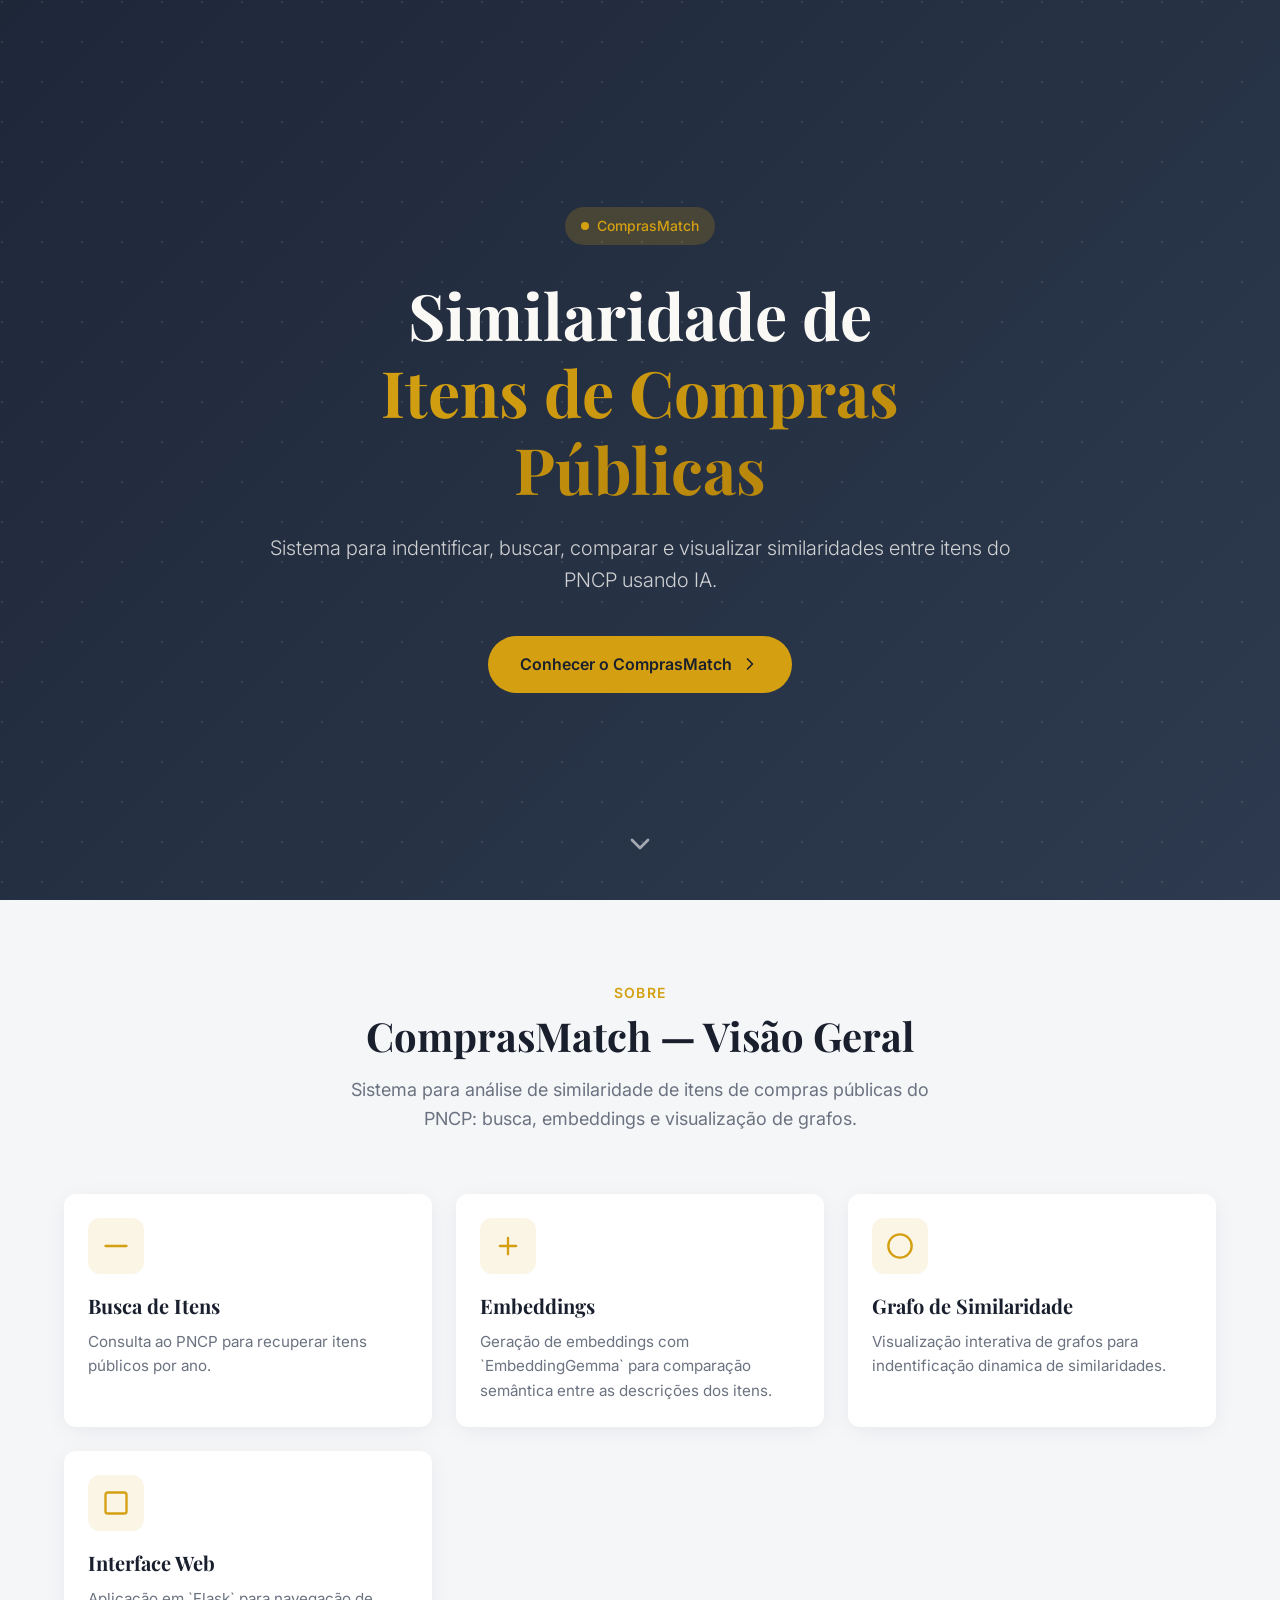
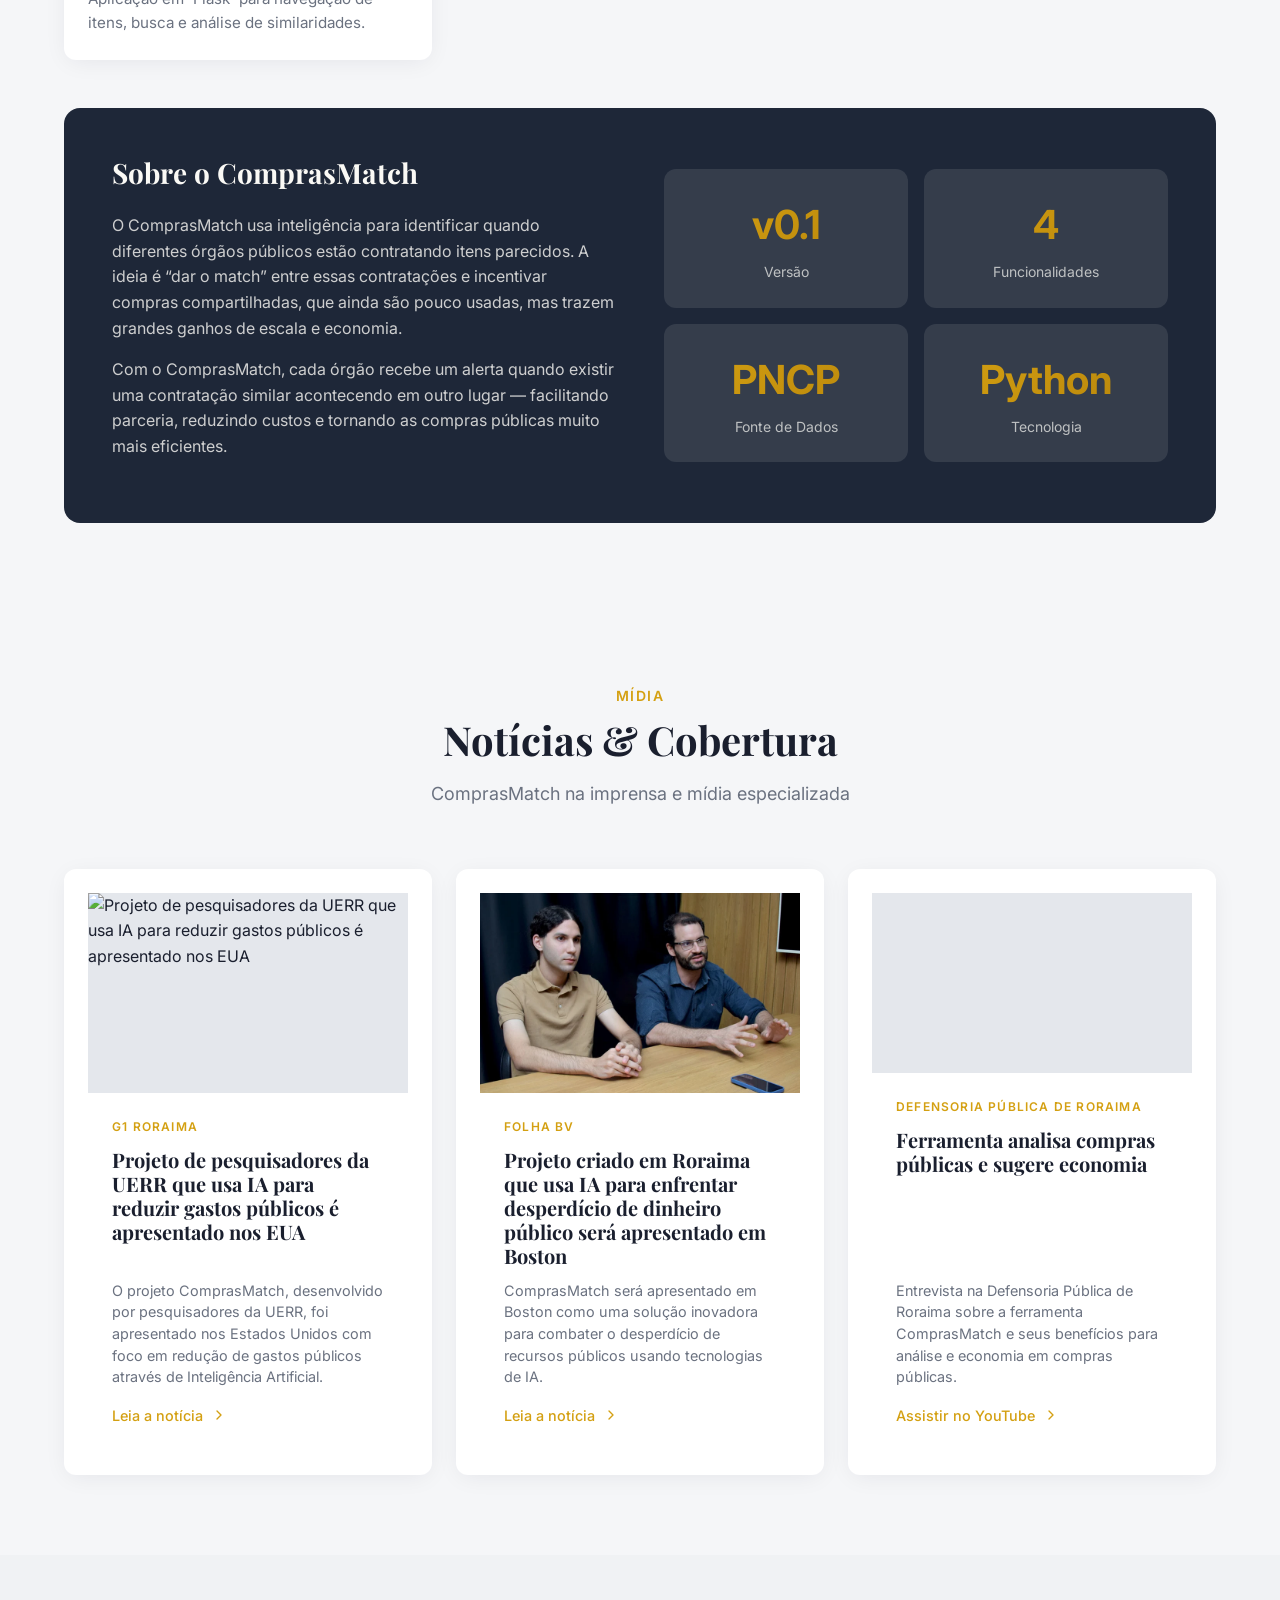
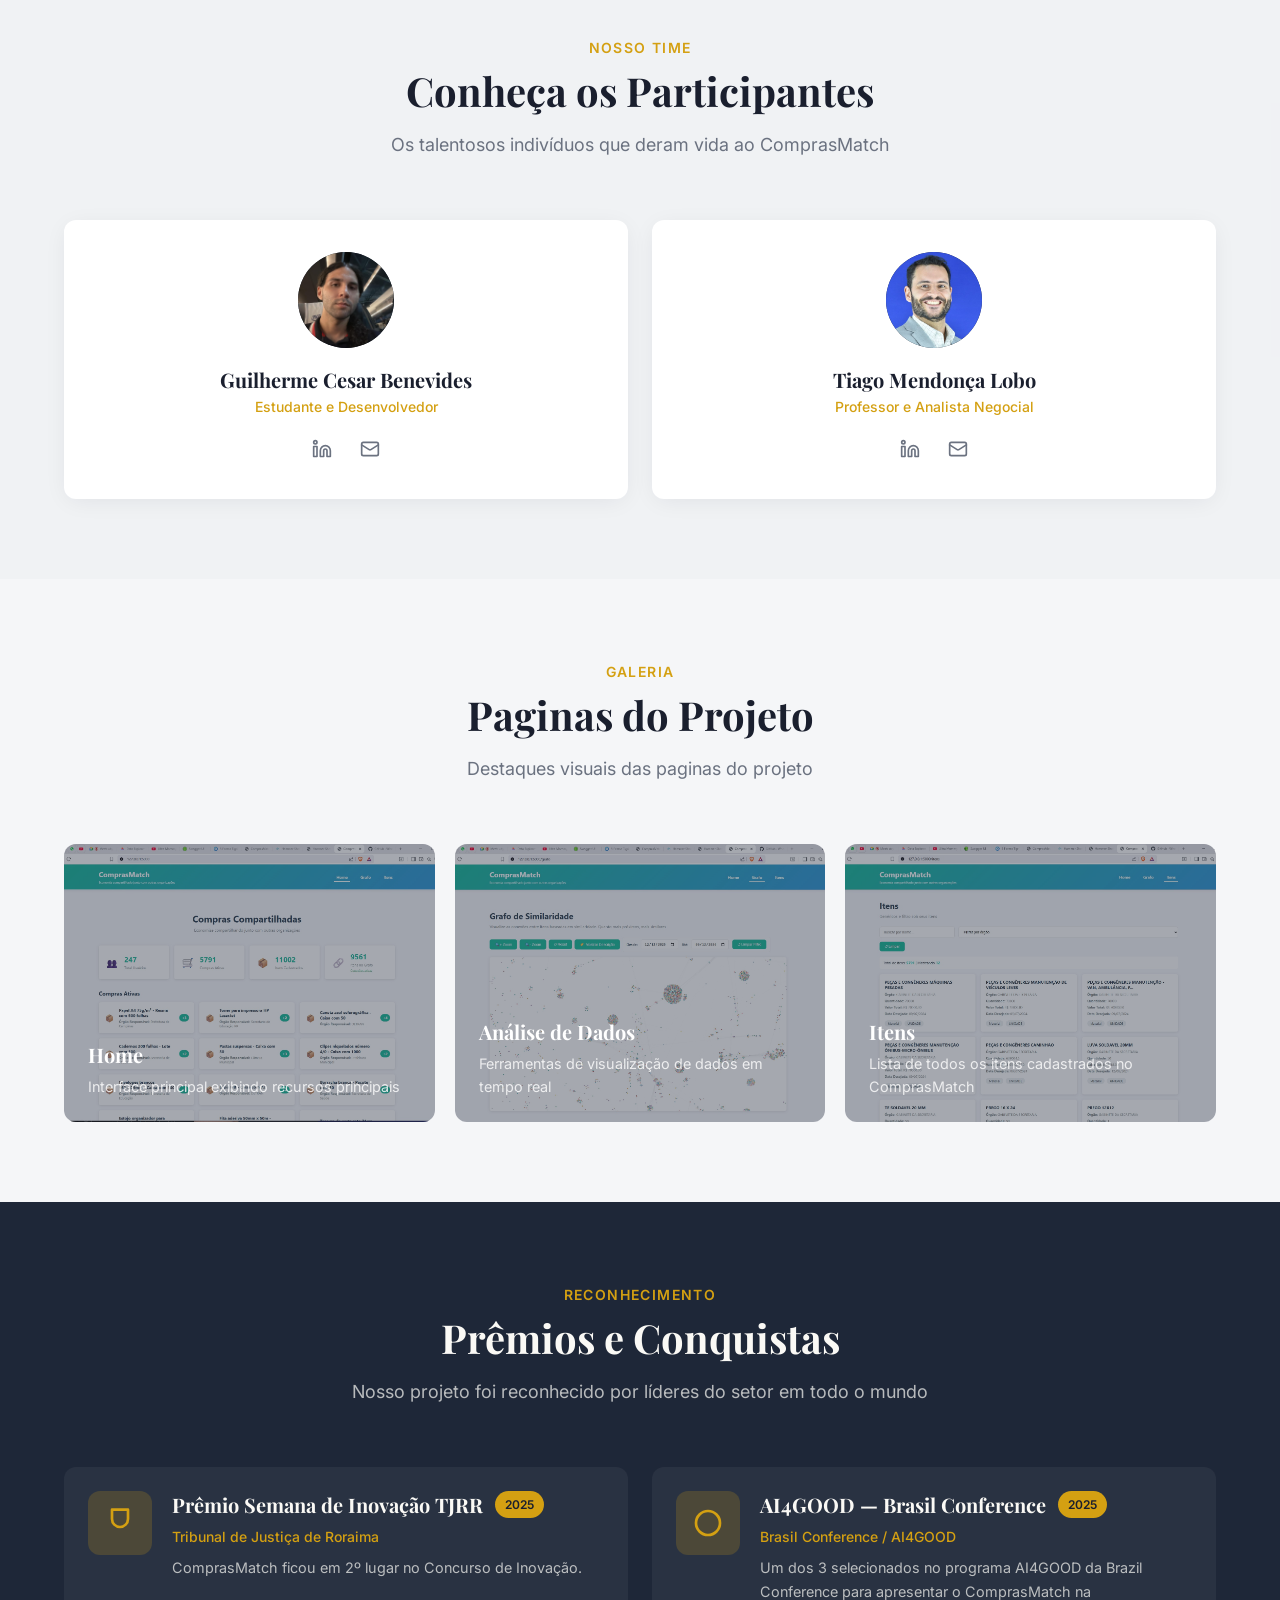
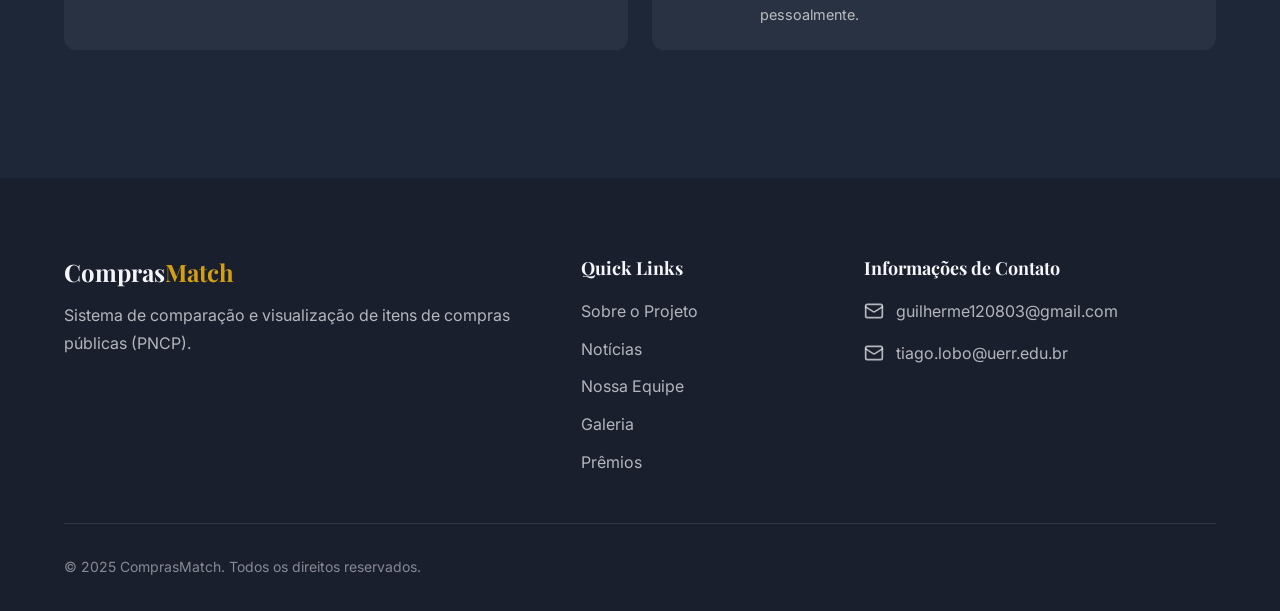
==== commit 29aed088: "Add new email contact link for Tiago Lobo" ====
--- a/index.html
+++ b/index.html
@@ -1250,6 +1250,10 @@
             <svg xmlns="http://www.w3.org/2000/svg" viewBox="0 0 24 24" fill="none" stroke="currentColor" stroke-width="2" stroke-linecap="round" stroke-linejoin="round"><rect width="20" height="16" x="2" y="4" rx="2"/><path d="m22 7-8.97 5.7a1.94 1.94 0 0 1-2.06 0L2 7"/></svg>
             <span>guilherme120803@gmail.com</span>
           </a>
+          <a href="mailto:tiago.lobo@uerr.edu.br" class="contact-item">
+            <svg xmlns="http://www.w3.org/2000/svg" viewBox="0 0 24 24" fill="none" stroke="currentColor" stroke-width="2" stroke-linecap="round" stroke-linejoin="round"><rect width="20" height="16" x="2" y="4" rx="2"/><path d="m22 7-8.97 5.7a1.94 1.94 0 0 1-2.06 0L2 7"/></svg>
+            <span>tiago.lobo@uerr.edu.br</span>
+          </a>
         </div>
       </div>
 
@@ -1315,4 +1319,4 @@
     })();
   </script>
 </body>
-</html>+</html>
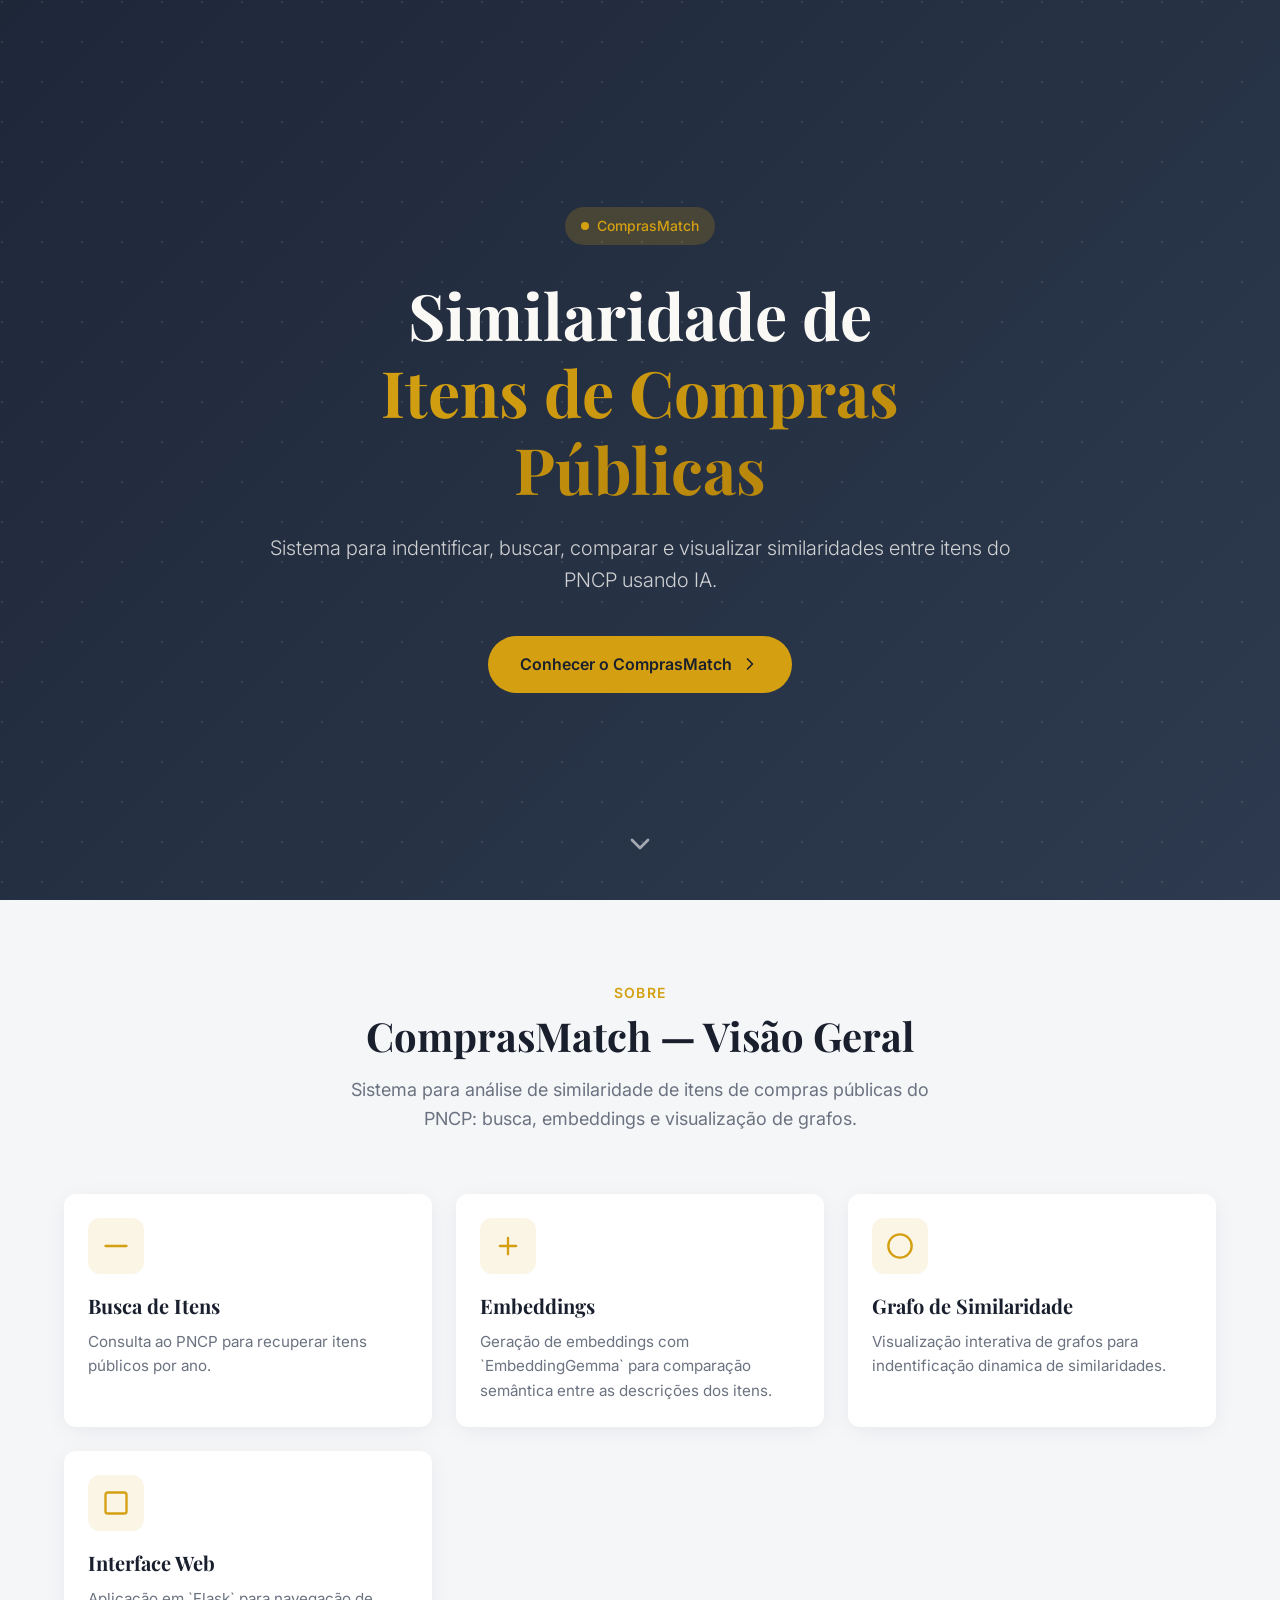
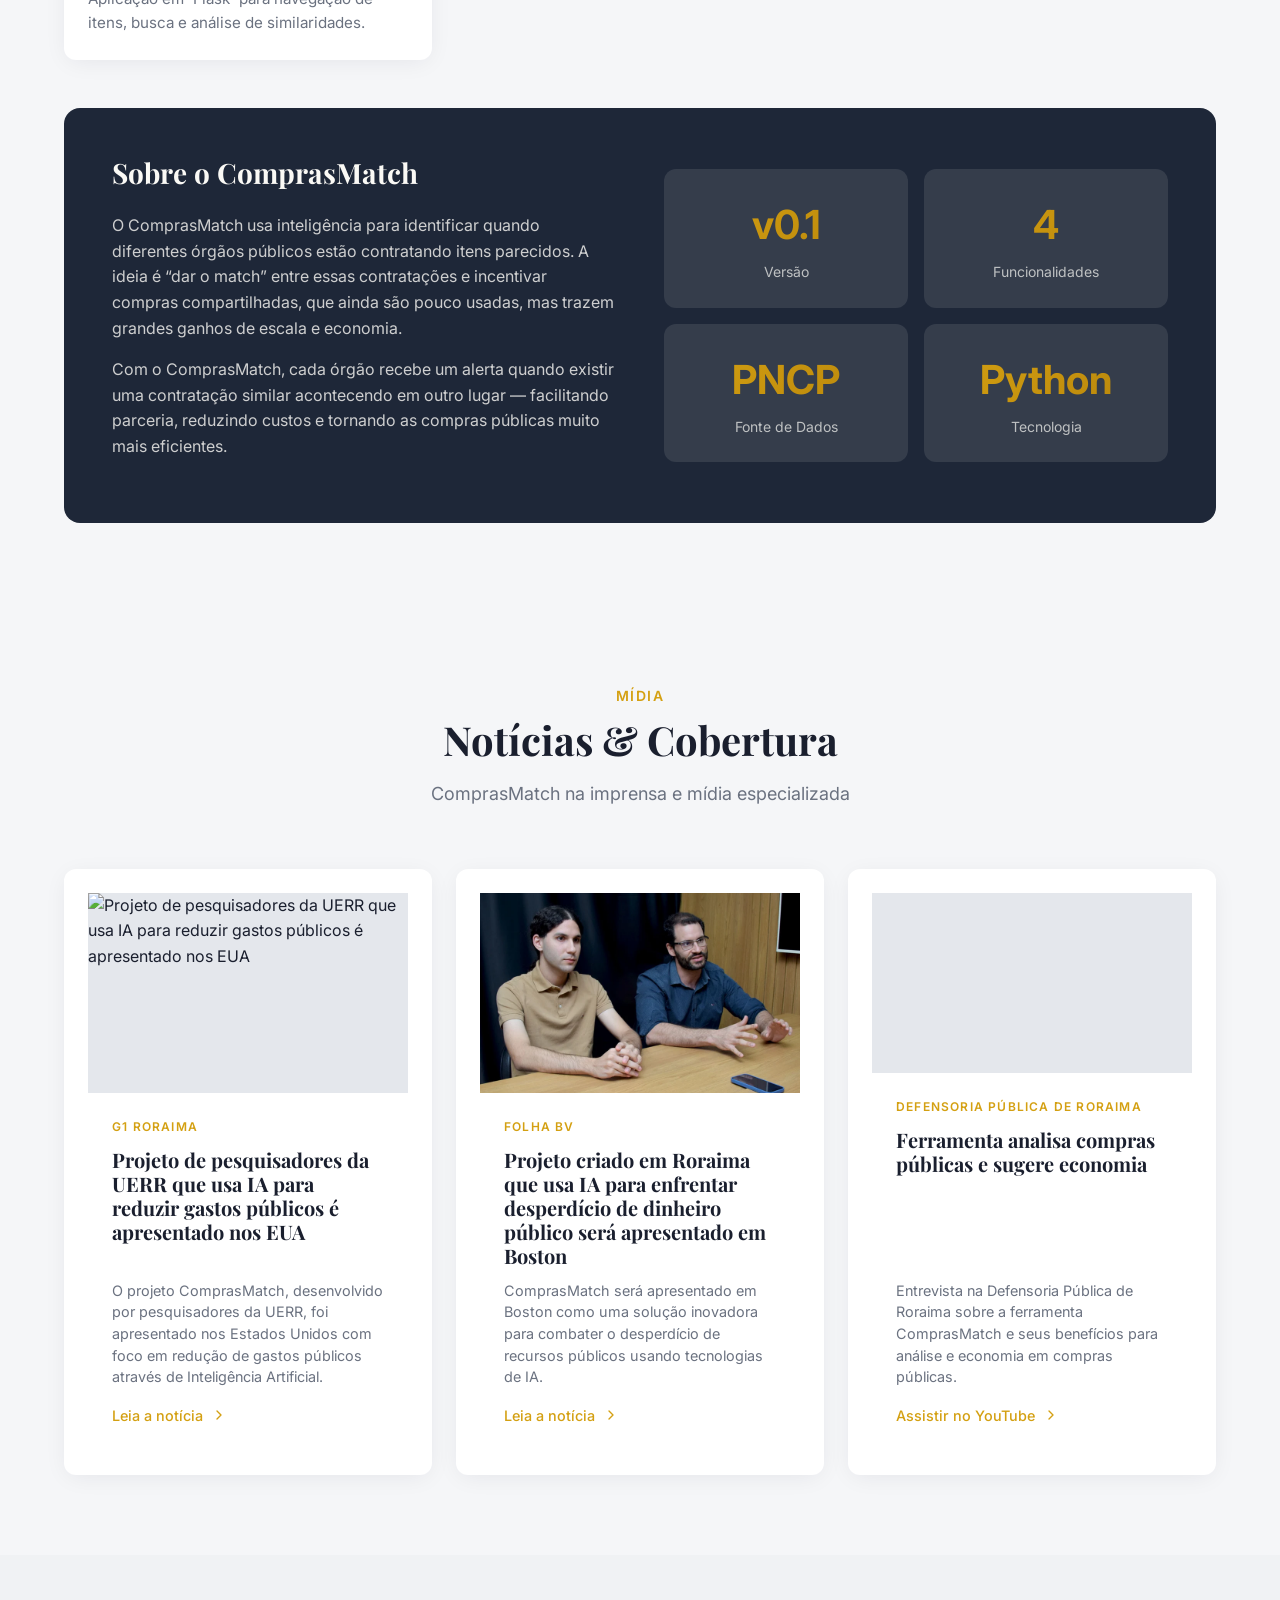
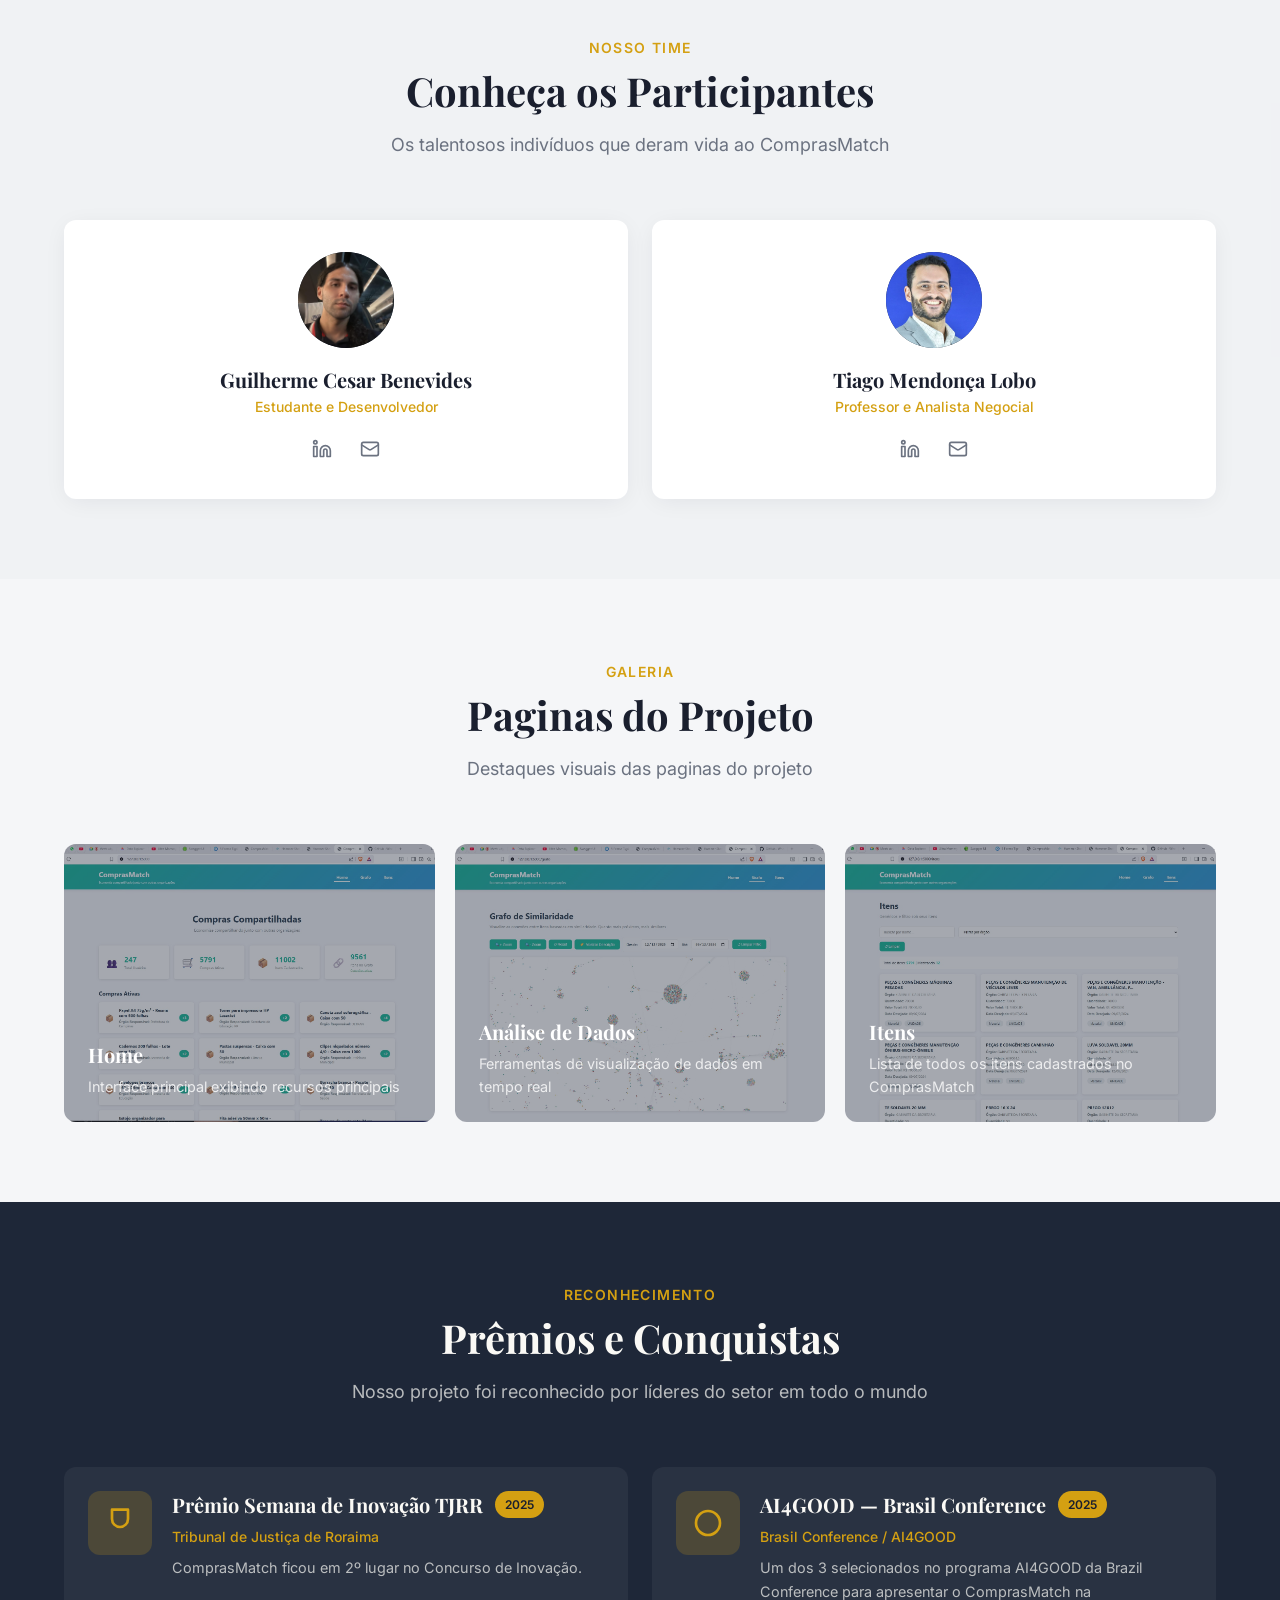
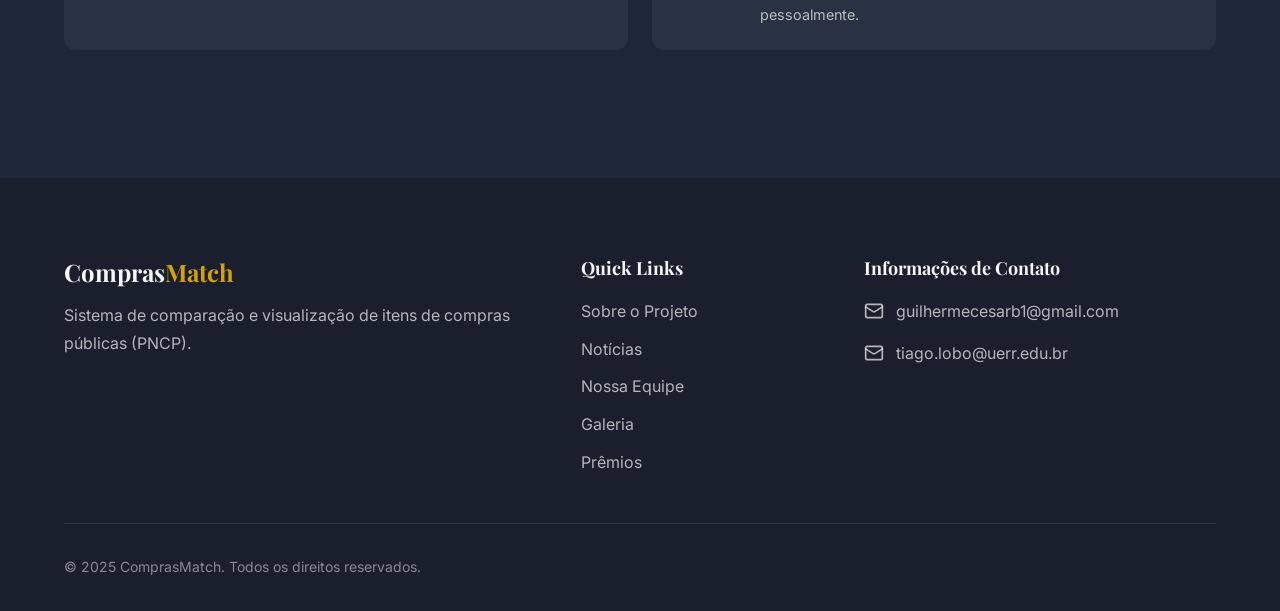
==== commit a74f6180: "Update contact email from guilherme120803 to guilhermecesarb1 o e-mail antigo estava icorreto :)" ====
--- a/index.html
+++ b/index.html
@@ -1246,9 +1246,9 @@
 
         <div class="footer-contact">
           <h4>Informações de Contato</h4>
-          <a href="mailto:guilherme120803@gmail.com" class="contact-item">
+          <a href="mailto:guilhermecesarb1@gmail.com" class="contact-item">
             <svg xmlns="http://www.w3.org/2000/svg" viewBox="0 0 24 24" fill="none" stroke="currentColor" stroke-width="2" stroke-linecap="round" stroke-linejoin="round"><rect width="20" height="16" x="2" y="4" rx="2"/><path d="m22 7-8.97 5.7a1.94 1.94 0 0 1-2.06 0L2 7"/></svg>
-            <span>guilherme120803@gmail.com</span>
+            <span>guilhermecesarb1@gmail.com</span>
           </a>
           <a href="mailto:tiago.lobo@uerr.edu.br" class="contact-item">
             <svg xmlns="http://www.w3.org/2000/svg" viewBox="0 0 24 24" fill="none" stroke="currentColor" stroke-width="2" stroke-linecap="round" stroke-linejoin="round"><rect width="20" height="16" x="2" y="4" rx="2"/><path d="m22 7-8.97 5.7a1.94 1.94 0 0 1-2.06 0L2 7"/></svg>
